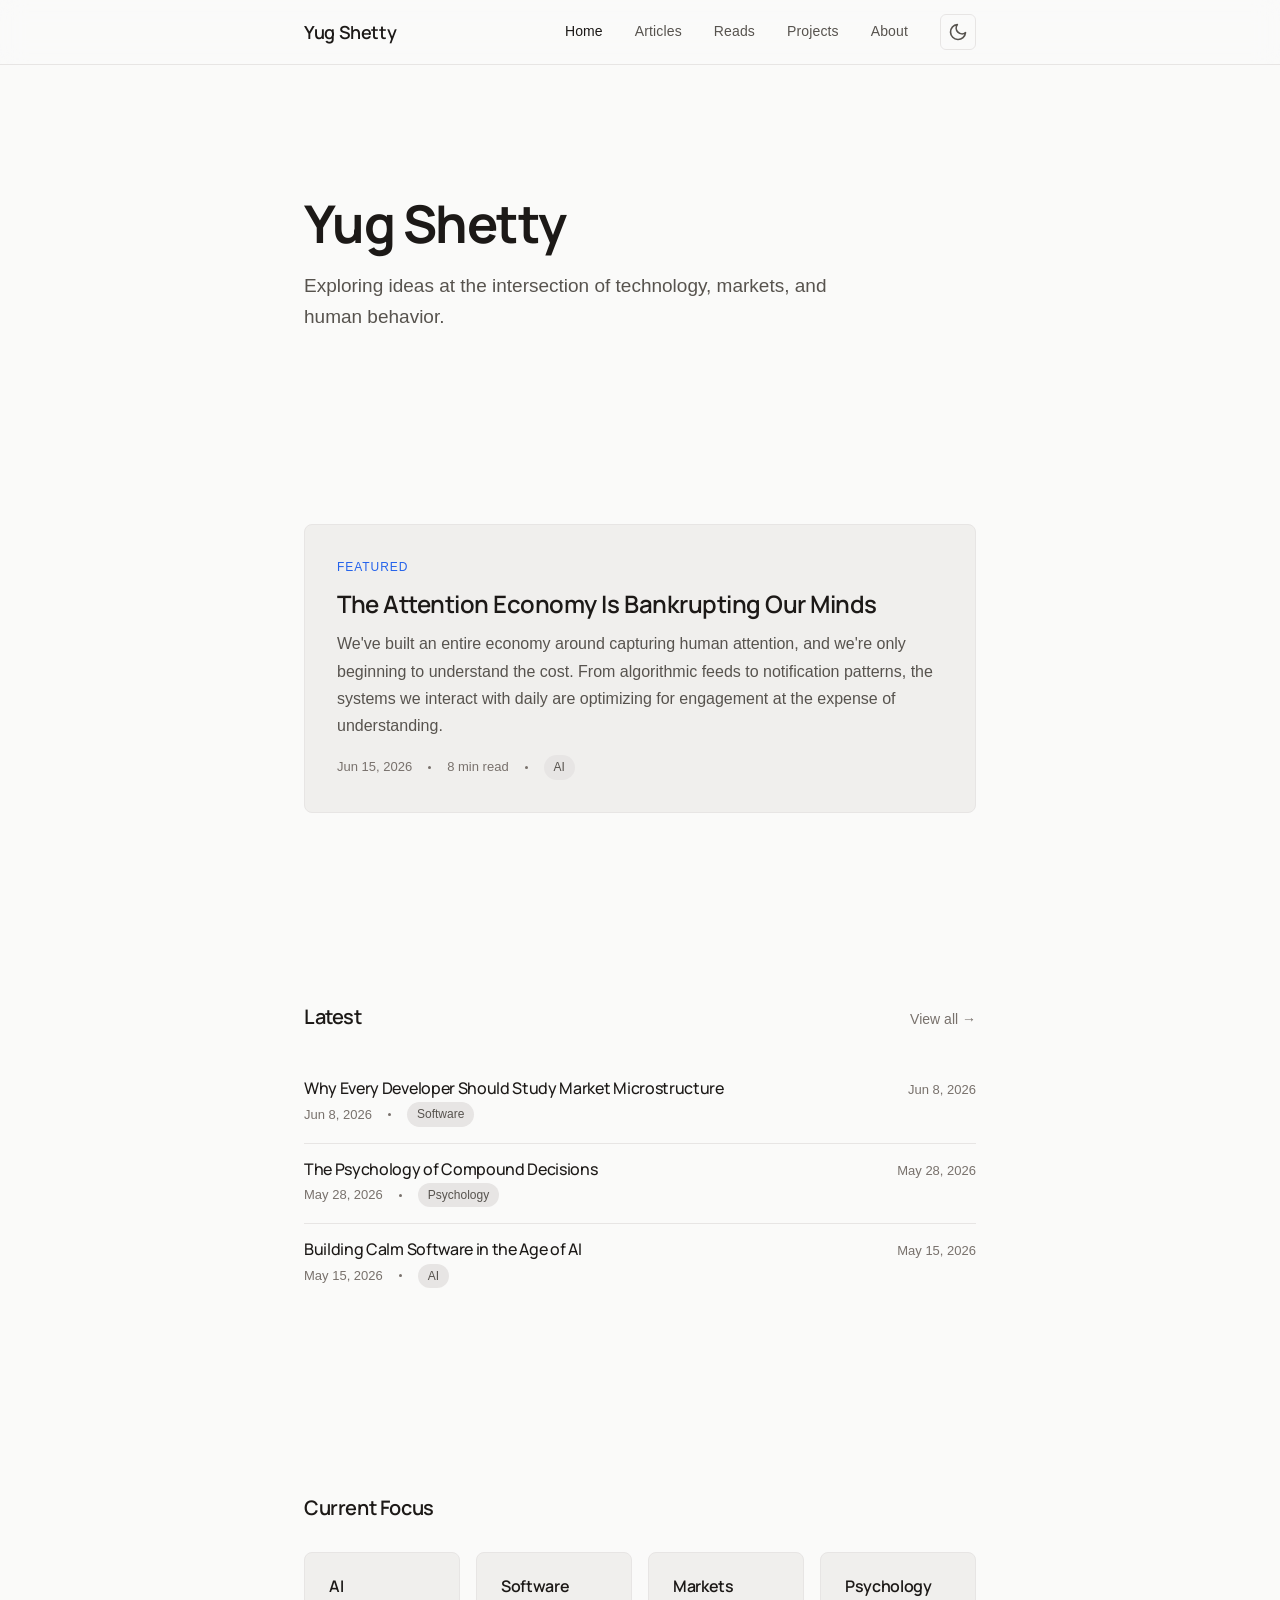
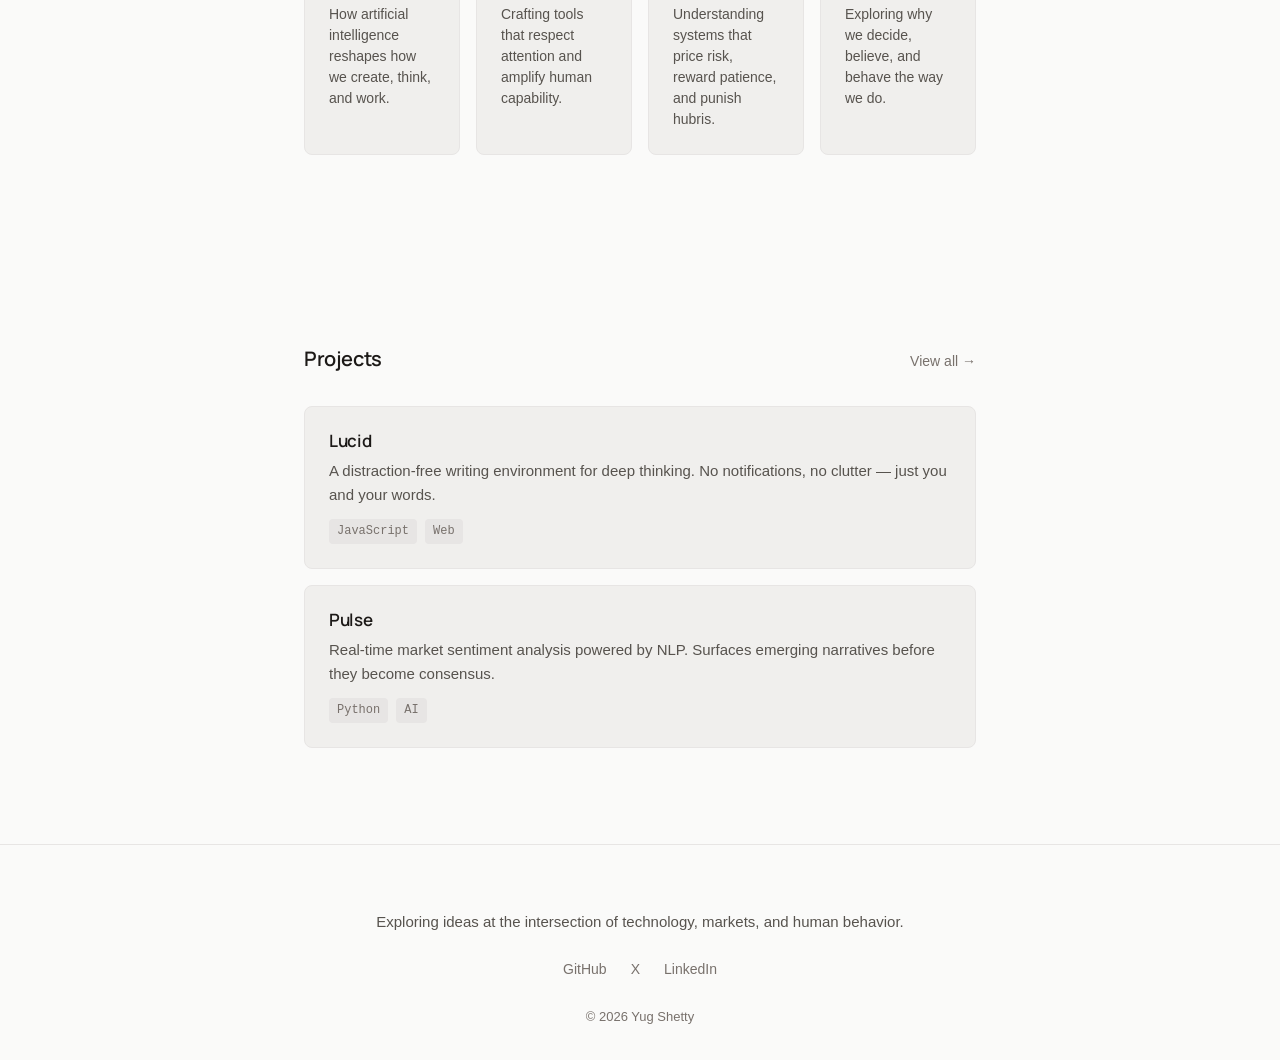
==== index.html @ ea90267e "initial project setup" ====
<!DOCTYPE html>
<html lang="en" data-theme="light">
<head>
    <meta charset="UTF-8">
    <meta name="viewport" content="width=device-width, initial-scale=1.0">
    <title>Yug Shetty — Exploring Ideas</title>
    <meta name="description" content="Thinker, writer, and software engineer exploring ideas at the intersection of technology, markets, and human behavior.">
    <script>
        (function(){
            var t = localStorage.getItem('yugshetty-theme');
            if (!t) t = window.matchMedia('(prefers-color-scheme: dark)').matches ? 'dark' : 'light';
            document.documentElement.setAttribute('data-theme', t);
        })();
    </script>
    <link rel="preconnect" href="https://fonts.googleapis.com">
    <link rel="preconnect" href="https://fonts.gstatic.com" crossorigin>
    <link href="https://fonts.googleapis.com/css2?family=Manrope:wght@500;600;700&display=swap" rel="stylesheet">
    <link href="https://api.fontshare.com/v2/css?f[]=satoshi@300,400,500&display=swap" rel="stylesheet">
    <link rel="stylesheet" href="css/style.css">
</head>
<body>
    <header class="site-header" id="site-header">
        <nav class="nav container">
            <a href="index.html" class="nav-logo">Yug Shetty</a>
            <button class="nav-toggle" id="nav-toggle" aria-label="Toggle navigation menu" aria-expanded="false">
                <span class="hamburger-line"></span>
                <span class="hamburger-line"></span>
                <span class="hamburger-line"></span>
            </button>
            <div class="nav-menu" id="nav-menu">
                <a href="index.html" class="nav-link">Home</a>
                <a href="articles.html" class="nav-link">Articles</a>
                <a href="reads.html" class="nav-link">Reads</a>
                <a href="projects.html" class="nav-link">Projects</a>
                <a href="about.html" class="nav-link">About</a>
                <button class="theme-toggle" id="theme-toggle" aria-label="Toggle theme">
                    <svg class="theme-icon icon-sun" xmlns="http://www.w3.org/2000/svg" width="20" height="20" viewBox="0 0 24 24" fill="none" stroke="currentColor" stroke-width="2" stroke-linecap="round" stroke-linejoin="round"><circle cx="12" cy="12" r="5"></circle><line x1="12" y1="1" x2="12" y2="3"></line><line x1="12" y1="21" x2="12" y2="23"></line><line x1="4.22" y1="4.22" x2="5.64" y2="5.64"></line><line x1="18.36" y1="18.36" x2="19.78" y2="19.78"></line><line x1="1" y1="12" x2="3" y2="12"></line><line x1="21" y1="12" x2="23" y2="12"></line><line x1="4.22" y1="19.78" x2="5.64" y2="18.36"></line><line x1="18.36" y1="5.64" x2="19.78" y2="4.22"></line></svg>
                    <svg class="theme-icon icon-moon" xmlns="http://www.w3.org/2000/svg" width="20" height="20" viewBox="0 0 24 24" fill="none" stroke="currentColor" stroke-width="2" stroke-linecap="round" stroke-linejoin="round"><path d="M21 12.79A9 9 0 1 1 11.21 3 7 7 0 0 0 21 12.79z"></path></svg>
                </button>
            </div>
        </nav>
    </header>

    <main>
        <section class="hero">
            <div class="container">
                <h1 class="hero-title">Yug Shetty</h1>
                <p class="hero-subtitle">Exploring ideas at the intersection of technology, markets, and human behavior.</p>
            </div>
        </section>

        <section class="section">
            <div class="container">
                <div class="featured-article">
                    <span class="featured-label">Featured</span>
                    <h2 class="article-title"><a href="#">The Attention Economy Is Bankrupting Our Minds</a></h2>
                    <p class="article-excerpt">We've built an entire economy around capturing human attention, and we're only beginning to understand the cost. From algorithmic feeds to notification patterns, the systems we interact with daily are optimizing for engagement at the expense of understanding.</p>
                    <div class="article-meta"><span>Jun 15, 2026</span><span class="separator"></span><span>8 min read</span><span class="separator"></span><span class="tag">AI</span></div>
                </div>
            </div>
        </section>

        <section class="section">
            <div class="container">
                <div class="section-header">
                    <h2 class="section-title">Latest</h2>
                    <a href="articles.html" class="section-link">View all →</a>
                </div>
                <div class="article-list">
                    <div class="article-item">
                        <div class="article-item-content">
                            <h3 class="article-title"><a href="#">Why Every Developer Should Study Market Microstructure</a></h3>
                            <div class="article-meta"><span>Jun 8, 2026</span><span class="separator"></span><span class="tag">Software</span></div>
                        </div>
                        <span class="article-date">Jun 8, 2026</span>
                    </div>
                    <div class="article-item">
                        <div class="article-item-content">
                            <h3 class="article-title"><a href="#">The Psychology of Compound Decisions</a></h3>
                            <div class="article-meta"><span>May 28, 2026</span><span class="separator"></span><span class="tag">Psychology</span></div>
                        </div>
                        <span class="article-date">May 28, 2026</span>
                    </div>
                    <div class="article-item">
                        <div class="article-item-content">
                            <h3 class="article-title"><a href="#">Building Calm Software in the Age of AI</a></h3>
                            <div class="article-meta"><span>May 15, 2026</span><span class="separator"></span><span class="tag">AI</span></div>
                        </div>
                        <span class="article-date">May 15, 2026</span>
                    </div>
                </div>
            </div>
        </section>

        <section class="section">
            <div class="container">
                <div class="section-header">
                    <h2 class="section-title">Current Focus</h2>
                </div>
                <div class="focus-grid">
                    <div class="focus-card">
                        <h3 class="focus-card-title">AI</h3>
                        <p class="focus-card-desc">How artificial intelligence reshapes how we create, think, and work.</p>
                    </div>
                    <div class="focus-card">
                        <h3 class="focus-card-title">Software</h3>
                        <p class="focus-card-desc">Crafting tools that respect attention and amplify human capability.</p>
                    </div>
                    <div class="focus-card">
                        <h3 class="focus-card-title">Markets</h3>
                        <p class="focus-card-desc">Understanding systems that price risk, reward patience, and punish hubris.</p>
                    </div>
                    <div class="focus-card">
                        <h3 class="focus-card-title">Psychology</h3>
                        <p class="focus-card-desc">Exploring why we decide, believe, and behave the way we do.</p>
                    </div>
                </div>
            </div>
        </section>

        <section class="section">
            <div class="container">
                <div class="section-header">
                    <h2 class="section-title">Projects</h2>
                    <a href="projects.html" class="section-link">View all →</a>
                </div>
                <div class="project-list">
                    <a href="#" class="project-card">
                        <h3 class="project-card-title">Lucid</h3>
                        <p class="project-card-desc">A distraction-free writing environment for deep thinking. No notifications, no clutter — just you and your words.</p>
                        <div class="project-tags">
                            <span class="project-tag">JavaScript</span>
                            <span class="project-tag">Web</span>
                        </div>
                    </a>
                    <a href="#" class="project-card">
                        <h3 class="project-card-title">Pulse</h3>
                        <p class="project-card-desc">Real-time market sentiment analysis powered by NLP. Surfaces emerging narratives before they become consensus.</p>
                        <div class="project-tags">
                            <span class="project-tag">Python</span>
                            <span class="project-tag">AI</span>
                        </div>
                    </a>
                </div>
            </div>
        </section>
    </main>

    <footer class="site-footer">
        <div class="container">
            <div class="footer-content">
                <p class="footer-tagline">Exploring ideas at the intersection of technology, markets, and human behavior.</p>
                <div class="footer-links">
                    <a href="https://github.com/yugshetty" target="_blank" rel="noopener noreferrer" class="footer-link">GitHub</a>
                    <a href="https://x.com/yugshetty" target="_blank" rel="noopener noreferrer" class="footer-link">X</a>
                    <a href="https://linkedin.com/in/yugshetty" target="_blank" rel="noopener noreferrer" class="footer-link">LinkedIn</a>
                </div>
                <p class="footer-copyright">&copy; 2026 Yug Shetty</p>
            </div>
        </div>
    </footer>
    <script src="js/main.js"></script>
</body>
</html>
---- css/style.css ----
/* ========================================
   yugshetty.com — Design System & Styles
   Phase 1 MVP
   ======================================== */

/* --- Reset --- */
*,
*::before,
*::after {
  margin: 0;
  padding: 0;
  box-sizing: border-box;
}

button {
  font: inherit;
  color: inherit;
  cursor: pointer;
  border: none;
  background: none;
}

ul,
ol {
  list-style: none;
}

a {
  text-decoration: none;
  color: inherit;
}

img {
  max-width: 100%;
  display: block;
}

/* --- Custom Properties — Light Mode (Default) --- */
:root {
  /* Colors */
  --bg-primary: #fafaf9;
  --bg-secondary: #f0efed;
  --bg-tertiary: #e7e5e4;
  --bg-primary-alpha: rgba(250, 250, 249, 0.85);
  --text-primary: #1c1917;
  --text-secondary: #57534e;
  --text-tertiary: #78716c;
  --accent: #2563eb;
  --accent-hover: #1d4ed8;
  --border: #e7e5e4;
  --border-subtle: #f0efed;

  /* Typography */
  --font-heading: "Manrope", sans-serif;
  --font-body: "Satoshi", sans-serif;
  --font-mono: "SF Mono", "Fira Code", "Roboto Mono", monospace;

  /* Spacing (8px grid) */
  --space-xs: 4px;
  --space-sm: 8px;
  --space-md: 12px;
  --space-base: 16px;
  --space-lg: 24px;
  --space-xl: 32px;
  --space-2xl: 48px;
  --space-3xl: 64px;
  --space-4xl: 96px;
  --space-5xl: 128px;

  /* Layout */
  --content-width: 680px;
  --site-width: 720px;

  /* Transitions */
  --transition-fast: 150ms ease;
  --transition-base: 200ms ease;
  --transition-slow: 300ms ease;

  /* Radius */
  --radius-sm: 4px;
  --radius-md: 6px;
  --radius-lg: 8px;
  --radius-full: 9999px;
}

/* --- Dark Mode --- */
[data-theme="dark"] {
  --bg-primary: #121212;
  --bg-secondary: #1a1a1a;
  --bg-tertiary: #232323;
  --bg-primary-alpha: rgba(18, 18, 18, 0.85);
  --text-primary: #ededed;
  --text-secondary: #a1a1a1;
  --text-tertiary: #6b6b6b;
  --accent: #60a5fa;
  --accent-hover: #93c5fd;
  --border: #2a2a2a;
  --border-subtle: #1f1f1f;
}

/* --- Base --- */
html {
  font-size: 16px;
  scroll-behavior: smooth;
  -webkit-text-size-adjust: 100%;
}

body {
  font-family: var(--font-body);
  font-weight: 400;
  line-height: 1.7;
  color: var(--text-primary);
  background-color: var(--bg-primary);
  transition: background-color var(--transition-slow),
    color var(--transition-slow);
  -webkit-font-smoothing: antialiased;
  -moz-osx-font-smoothing: grayscale;
  min-height: 100vh;
  display: flex;
  flex-direction: column;
}

main {
  flex: 1;
}

/* --- Typography --- */
h1,
h2,
h3,
h4,
h5,
h6 {
  font-family: var(--font-heading);
  line-height: 1.2;
  color: var(--text-primary);
  letter-spacing: -0.02em;
}

h1 {
  font-size: 2rem;
  font-weight: 700;
}
h2 {
  font-size: 1.5rem;
  font-weight: 600;
}
h3 {
  font-size: 1.25rem;
  font-weight: 600;
}
h4 {
  font-size: 1.125rem;
  font-weight: 500;
}

p {
  margin-bottom: var(--space-base);
}
p:last-child {
  margin-bottom: 0;
}

/* --- Layout --- */
.container {
  width: 100%;
  max-width: var(--site-width);
  margin: 0 auto;
  padding: 0 var(--space-lg);
}

.section {
  padding: var(--space-2xl) 0;
}

/* ========================================
   HEADER & NAVIGATION
   ======================================== */
.site-header {
  position: sticky;
  top: 0;
  z-index: 100;
  background-color: var(--bg-primary);
  border-bottom: 1px solid var(--border);
  transition: background-color var(--transition-slow),
    border-color var(--transition-slow);
}

@supports (backdrop-filter: blur(12px)) {
  .site-header {
    background-color: var(--bg-primary-alpha);
    backdrop-filter: blur(12px);
    -webkit-backdrop-filter: blur(12px);
  }
}

.nav {
  display: flex;
  align-items: center;
  justify-content: space-between;
  height: 64px;
}

.nav-logo {
  font-family: var(--font-heading);
  font-size: 1.125rem;
  font-weight: 600;
  color: var(--text-primary);
  letter-spacing: -0.02em;
  transition: color var(--transition-base);
}
.nav-logo:hover {
  color: var(--text-primary);
}

/* Hamburger toggle (mobile) */
.nav-toggle {
  display: none;
  flex-direction: column;
  justify-content: center;
  gap: 5px;
  padding: var(--space-sm);
  z-index: 110;
}

.hamburger-line {
  display: block;
  width: 20px;
  height: 2px;
  background-color: var(--text-primary);
  border-radius: 1px;
  transition: transform var(--transition-base), opacity var(--transition-base);
}

.nav-toggle[aria-expanded="true"] .hamburger-line:nth-child(1) {
  transform: translateY(7px) rotate(45deg);
}
.nav-toggle[aria-expanded="true"] .hamburger-line:nth-child(2) {
  opacity: 0;
}
.nav-toggle[aria-expanded="true"] .hamburger-line:nth-child(3) {
  transform: translateY(-7px) rotate(-45deg);
}

/* Nav menu */
.nav-menu {
  display: flex;
  align-items: center;
  gap: var(--space-xl);
}

.nav-link {
  font-family: var(--font-body);
  font-size: 0.875rem;
  font-weight: 400;
  color: var(--text-secondary);
  transition: color var(--transition-base);
  letter-spacing: 0.01em;
}
.nav-link:hover,
.nav-link.active {
  color: var(--text-primary);
}

/* Theme toggle button */
.theme-toggle {
  display: flex;
  align-items: center;
  justify-content: center;
  width: 36px;
  height: 36px;
  border: 1px solid var(--border);
  border-radius: var(--radius-md);
  color: var(--text-secondary);
  transition: color var(--transition-base),
    border-color var(--transition-base),
    background-color var(--transition-base);
}
.theme-toggle:hover {
  color: var(--text-primary);
  border-color: var(--text-tertiary);
  background-color: var(--bg-secondary);
}

/* Sun/Moon icon visibility */
.icon-sun {
  display: none;
}
.icon-moon {
  display: block;
}
[data-theme="dark"] .icon-sun {
  display: block;
}
[data-theme="dark"] .icon-moon {
  display: none;
}

/* ========================================
   HERO SECTION
   ======================================== */
.hero {
  padding: var(--space-4xl) 0 var(--space-3xl);
}

.hero-title {
  font-size: 2.5rem;
  font-weight: 700;
  margin-bottom: var(--space-base);
  letter-spacing: -0.03em;
}

.hero-subtitle {
  font-size: 1.125rem;
  font-weight: 300;
  color: var(--text-secondary);
  max-width: 540px;
  line-height: 1.6;
}

/* ========================================
   SECTION HEADERS
   ======================================== */
.section-header {
  display: flex;
  align-items: baseline;
  justify-content: space-between;
  margin-bottom: var(--space-xl);
}

.section-title {
  font-size: 1.25rem;
  font-weight: 600;
}

.section-link {
  font-size: 0.875rem;
  font-weight: 500;
  color: var(--text-tertiary);
  transition: color var(--transition-base);
}
.section-link:hover {
  color: var(--accent);
}

/* ========================================
   FEATURED ARTICLE
   ======================================== */
.featured-article {
  padding: var(--space-xl);
  background-color: var(--bg-secondary);
  border-radius: var(--radius-lg);
  border: 1px solid var(--border);
  transition: background-color var(--transition-slow),
    border-color var(--transition-slow);
}

.featured-label {
  font-family: var(--font-body);
  font-size: 0.75rem;
  font-weight: 500;
  text-transform: uppercase;
  letter-spacing: 0.08em;
  color: var(--accent);
  margin-bottom: var(--space-md);
  display: block;
}

.featured-article .article-title {
  font-size: 1.5rem;
  font-weight: 600;
  margin-bottom: var(--space-md);
  letter-spacing: -0.02em;
}

.featured-article .article-title a {
  color: var(--text-primary);
  transition: color var(--transition-base);
}
.featured-article .article-title a:hover {
  color: var(--accent);
}

.featured-article .article-excerpt {
  color: var(--text-secondary);
  font-size: 1rem;
  line-height: 1.7;
  margin-bottom: var(--space-base);
}

/* Article meta (date, read time, tag) */
.article-meta {
  display: flex;
  align-items: center;
  gap: var(--space-base);
  font-size: 0.8125rem;
  color: var(--text-tertiary);
  font-weight: 400;
}

.article-meta .separator {
  width: 3px;
  height: 3px;
  border-radius: 50%;
  background-color: var(--text-tertiary);
  display: inline-block;
  flex-shrink: 0;
}

/* ========================================
   ARTICLE LIST (homepage latest)
   ======================================== */
.article-list {
  display: flex;
  flex-direction: column;
}

.article-item {
  display: flex;
  align-items: baseline;
  justify-content: space-between;
  padding: var(--space-base) 0;
  border-bottom: 1px solid var(--border);
  gap: var(--space-base);
  transition: border-color var(--transition-slow);
}
.article-item:last-child {
  border-bottom: none;
}

.article-item-content {
  flex: 1;
  min-width: 0;
}

.article-item .article-title {
  font-family: var(--font-heading);
  font-size: 1rem;
  font-weight: 500;
  margin-bottom: var(--space-xs);
}

.article-item .article-title a {
  color: var(--text-primary);
  transition: color var(--transition-base);
}
.article-item .article-title a:hover {
  color: var(--accent);
}

.article-date {
  font-size: 0.8125rem;
  color: var(--text-tertiary);
  white-space: nowrap;
  font-variant-numeric: tabular-nums;
}

/* ========================================
   TAGS / PILLS
   ======================================== */
.tag {
  display: inline-block;
  font-size: 0.75rem;
  font-weight: 500;
  padding: 2px 10px;
  border-radius: var(--radius-full);
  background-color: var(--bg-tertiary);
  color: var(--text-secondary);
  transition: background-color var(--transition-slow),
    color var(--transition-slow);
}
.tag.active {
  background-color: var(--text-primary);
  color: var(--bg-primary);
}

/* ========================================
   FOCUS AREAS
   ======================================== */
.focus-grid {
  display: grid;
  grid-template-columns: repeat(4, 1fr);
  gap: var(--space-base);
}

.focus-card {
  padding: var(--space-lg);
  background-color: var(--bg-secondary);
  border: 1px solid var(--border);
  border-radius: var(--radius-lg);
  transition: background-color var(--transition-slow),
    border-color var(--transition-slow),
    transform var(--transition-base);
}
.focus-card:hover {
  transform: translateY(-2px);
  border-color: var(--text-tertiary);
}

.focus-card-title {
  font-family: var(--font-heading);
  font-size: 1rem;
  font-weight: 600;
  margin-bottom: var(--space-sm);
  color: var(--text-primary);
}

.focus-card-desc {
  font-size: 0.875rem;
  color: var(--text-secondary);
  line-height: 1.5;
}

/* ========================================
   PROJECT CARDS
   ======================================== */
.project-list {
  display: flex;
  flex-direction: column;
  gap: var(--space-base);
}

.project-card {
  display: block;
  padding: var(--space-lg);
  background-color: var(--bg-secondary);
  border: 1px solid var(--border);
  border-radius: var(--radius-lg);
  transition: background-color var(--transition-slow),
    border-color var(--transition-base),
    transform var(--transition-base);
}
.project-card:hover {
  border-color: var(--text-tertiary);
  transform: translateY(-2px);
}

.project-card-title {
  font-family: var(--font-heading);
  font-size: 1.0625rem;
  font-weight: 600;
  color: var(--text-primary);
  margin-bottom: var(--space-sm);
}

.project-card-desc {
  font-size: 0.9375rem;
  color: var(--text-secondary);
  line-height: 1.6;
  margin-bottom: var(--space-md);
}

.project-tags {
  display: flex;
  flex-wrap: wrap;
  gap: var(--space-sm);
}

.project-tag {
  font-size: 0.75rem;
  font-weight: 400;
  padding: 2px 8px;
  border-radius: var(--radius-sm);
  background-color: var(--bg-tertiary);
  color: var(--text-tertiary);
  font-family: var(--font-mono);
  transition: background-color var(--transition-slow),
    color var(--transition-slow);
}

/* ========================================
   FOOTER
   ======================================== */
.site-footer {
  padding: var(--space-3xl) 0 var(--space-xl);
  border-top: 1px solid var(--border);
  transition: border-color var(--transition-slow);
}

.footer-content {
  text-align: center;
}

.footer-tagline {
  font-size: 0.9375rem;
  color: var(--text-secondary);
  margin-bottom: var(--space-lg);
  font-weight: 300;
}

.footer-links {
  display: flex;
  justify-content: center;
  gap: var(--space-lg);
  margin-bottom: var(--space-lg);
}

.footer-link {
  font-size: 0.875rem;
  font-weight: 400;
  color: var(--text-tertiary);
  transition: color var(--transition-base);
}
.footer-link:hover {
  color: var(--text-primary);
}

.footer-copyright {
  font-size: 0.8125rem;
  color: var(--text-tertiary);
}

/* ========================================
   PAGE HEADER (inner pages)
   ======================================== */
.page-header {
  padding: var(--space-3xl) 0 var(--space-xl);
}

.page-title {
  font-size: 2rem;
  font-weight: 700;
  margin-bottom: var(--space-md);
  letter-spacing: -0.03em;
}

.page-subtitle {
  font-size: 1.0625rem;
  color: var(--text-secondary);
  font-weight: 300;
  line-height: 1.6;
}

/* ========================================
   FILTER TAGS (Articles page)
   ======================================== */
.filter-tags {
  display: flex;
  flex-wrap: wrap;
  gap: var(--space-sm);
  margin-bottom: var(--space-xl);
}

.filter-tag {
  font-family: var(--font-body);
  font-size: 0.8125rem;
  font-weight: 500;
  padding: 6px 16px;
  border-radius: var(--radius-full);
  background-color: var(--bg-secondary);
  color: var(--text-secondary);
  border: 1px solid var(--border);
  transition: all var(--transition-base);
}
.filter-tag:hover {
  border-color: var(--text-tertiary);
  color: var(--text-primary);
}
.filter-tag.active {
  background-color: var(--text-primary);
  color: var(--bg-primary);
  border-color: var(--text-primary);
}

/* ========================================
   ARTICLES PAGE — full listing
   ======================================== */
.articles-list {
  display: flex;
  flex-direction: column;
}

.articles-list .article-item {
  flex-direction: column;
  align-items: flex-start;
  padding: var(--space-lg) 0;
  gap: var(--space-sm);
}

.articles-list .article-title {
  font-family: var(--font-heading);
  font-size: 1.125rem;
  font-weight: 500;
  margin-bottom: var(--space-xs);
}

.articles-list .article-excerpt {
  font-size: 0.9375rem;
  color: var(--text-secondary);
  line-height: 1.6;
  margin-bottom: var(--space-sm);
}

/* ========================================
   READS PAGE
   ======================================== */
.reads-list {
  display: flex;
  flex-direction: column;
}

.read-item {
  padding: var(--space-lg) 0;
  border-bottom: 1px solid var(--border);
  transition: border-color var(--transition-slow);
}
.read-item:last-child {
  border-bottom: none;
}

.read-title {
  font-family: var(--font-heading);
  font-size: 1.0625rem;
  font-weight: 500;
  color: var(--text-primary);
  margin-bottom: var(--space-xs);
}

.read-author {
  font-size: 0.875rem;
  color: var(--text-tertiary);
  margin-bottom: var(--space-sm);
}

.read-note {
  font-size: 0.9375rem;
  color: var(--text-secondary);
  line-height: 1.6;
  font-style: italic;
}

.read-tags {
  display: flex;
  gap: var(--space-sm);
  margin-top: var(--space-md);
}

/* ========================================
   ABOUT PAGE
   ======================================== */
.about-content {
  max-width: var(--content-width);
}

.about-content p {
  font-size: 1.0625rem;
  line-height: 1.8;
  color: var(--text-secondary);
  margin-bottom: var(--space-lg);
}

.about-content p:first-of-type {
  color: var(--text-primary);
  font-size: 1.125rem;
}

.about-section {
  margin-bottom: var(--space-2xl);
}

.about-section-title {
  font-family: var(--font-heading);
  font-size: 1.125rem;
  font-weight: 600;
  margin-bottom: var(--space-base);
  color: var(--text-primary);
}

.connect-links {
  display: flex;
  flex-direction: column;
  gap: var(--space-md);
}

.connect-link {
  display: inline-flex;
  align-items: center;
  gap: var(--space-sm);
  font-size: 0.9375rem;
  color: var(--text-secondary);
  transition: color var(--transition-base);
}
.connect-link:hover {
  color: var(--accent);
}

.connect-link-label {
  color: var(--text-tertiary);
  font-size: 0.8125rem;
  min-width: 80px;
}

/* ========================================
   PROJECTS PAGE
   ======================================== */
.projects-grid {
  display: flex;
  flex-direction: column;
  gap: var(--space-base);
}

/* ========================================
   RESPONSIVE — Tablet (≥ 640px)
   ======================================== */
@media (min-width: 640px) {
  .section {
    padding: var(--space-3xl) 0;
  }

  .hero {
    padding: var(--space-5xl) 0 var(--space-3xl);
  }
  .hero-title {
    font-size: 3rem;
  }
  .hero-subtitle {
    font-size: 1.1875rem;
  }

  h1 {
    font-size: 2.25rem;
  }

  .page-header {
    padding: var(--space-4xl) 0 var(--space-xl);
  }

  .focus-grid {
    grid-template-columns: repeat(2, 1fr);
  }
}

/* ========================================
   RESPONSIVE — Desktop (≥ 1024px)
   ======================================== */
@media (min-width: 1024px) {
  .section {
    padding: var(--space-4xl) 0;
  }

  .hero {
    padding: var(--space-5xl) 0 var(--space-4xl);
  }
  .hero-title {
    font-size: 3.25rem;
  }

  .focus-grid {
    grid-template-columns: repeat(4, 1fr);
  }
}

/* ========================================
   RESPONSIVE — Mobile (< 640px)
   ======================================== */
@media (max-width: 639px) {
  .container {
    padding: 0 var(--space-base);
  }

  /* Mobile hamburger nav */
  .nav-toggle {
    display: flex;
  }

  .nav-menu {
    display: none;
    position: absolute;
    top: 64px;
    left: 0;
    right: 0;
    flex-direction: column;
    background-color: var(--bg-primary);
    border-bottom: 1px solid var(--border);
    padding: var(--space-base) var(--space-base) var(--space-lg);
    gap: var(--space-xs);
    transition: background-color var(--transition-slow),
      border-color var(--transition-slow);
  }

  .nav-menu.is-open {
    display: flex;
  }

  .nav-link {
    padding: var(--space-sm) 0;
    font-size: 1rem;
  }

  .theme-toggle {
    align-self: flex-start;
    margin-top: var(--space-sm);
  }

  /* Mobile hero */
  .hero {
    padding: var(--space-2xl) 0;
  }
  .hero-title {
    font-size: 2rem;
  }
  .hero-subtitle {
    font-size: 1rem;
  }

  /* Mobile section headers */
  .section-header {
    flex-direction: column;
    gap: var(--space-sm);
  }

  /* Mobile featured article */
  .featured-article {
    padding: var(--space-base);
  }
  .featured-article .article-title {
    font-size: 1.25rem;
  }

  /* Mobile article items */
  .article-item {
    flex-direction: column;
    align-items: flex-start;
    gap: var(--space-xs);
  }

  /* Mobile focus grid */
  .focus-grid {
    grid-template-columns: repeat(2, 1fr);
    gap: var(--space-sm);
  }
  .focus-card {
    padding: var(--space-base);
  }

  /* Mobile page headers */
  .page-header {
    padding: var(--space-2xl) 0 var(--space-base);
  }
  .page-title {
    font-size: 1.75rem;
  }
}

/* ========================================
   ACCESSIBILITY
   ======================================== */
@media (prefers-reduced-motion: reduce) {
  *,
  *::before,
  *::after {
    transition-duration: 0.01ms !important;
    animation-duration: 0.01ms !important;
  }
}

:focus-visible {
  outline: 2px solid var(--accent);
  outline-offset: 2px;
}

/* Screen reader only */
.sr-only {
  position: absolute;
  width: 1px;
  height: 1px;
  padding: 0;
  margin: -1px;
  overflow: hidden;
  clip: rect(0, 0, 0, 0);
  white-space: nowrap;
  border: 0;
}
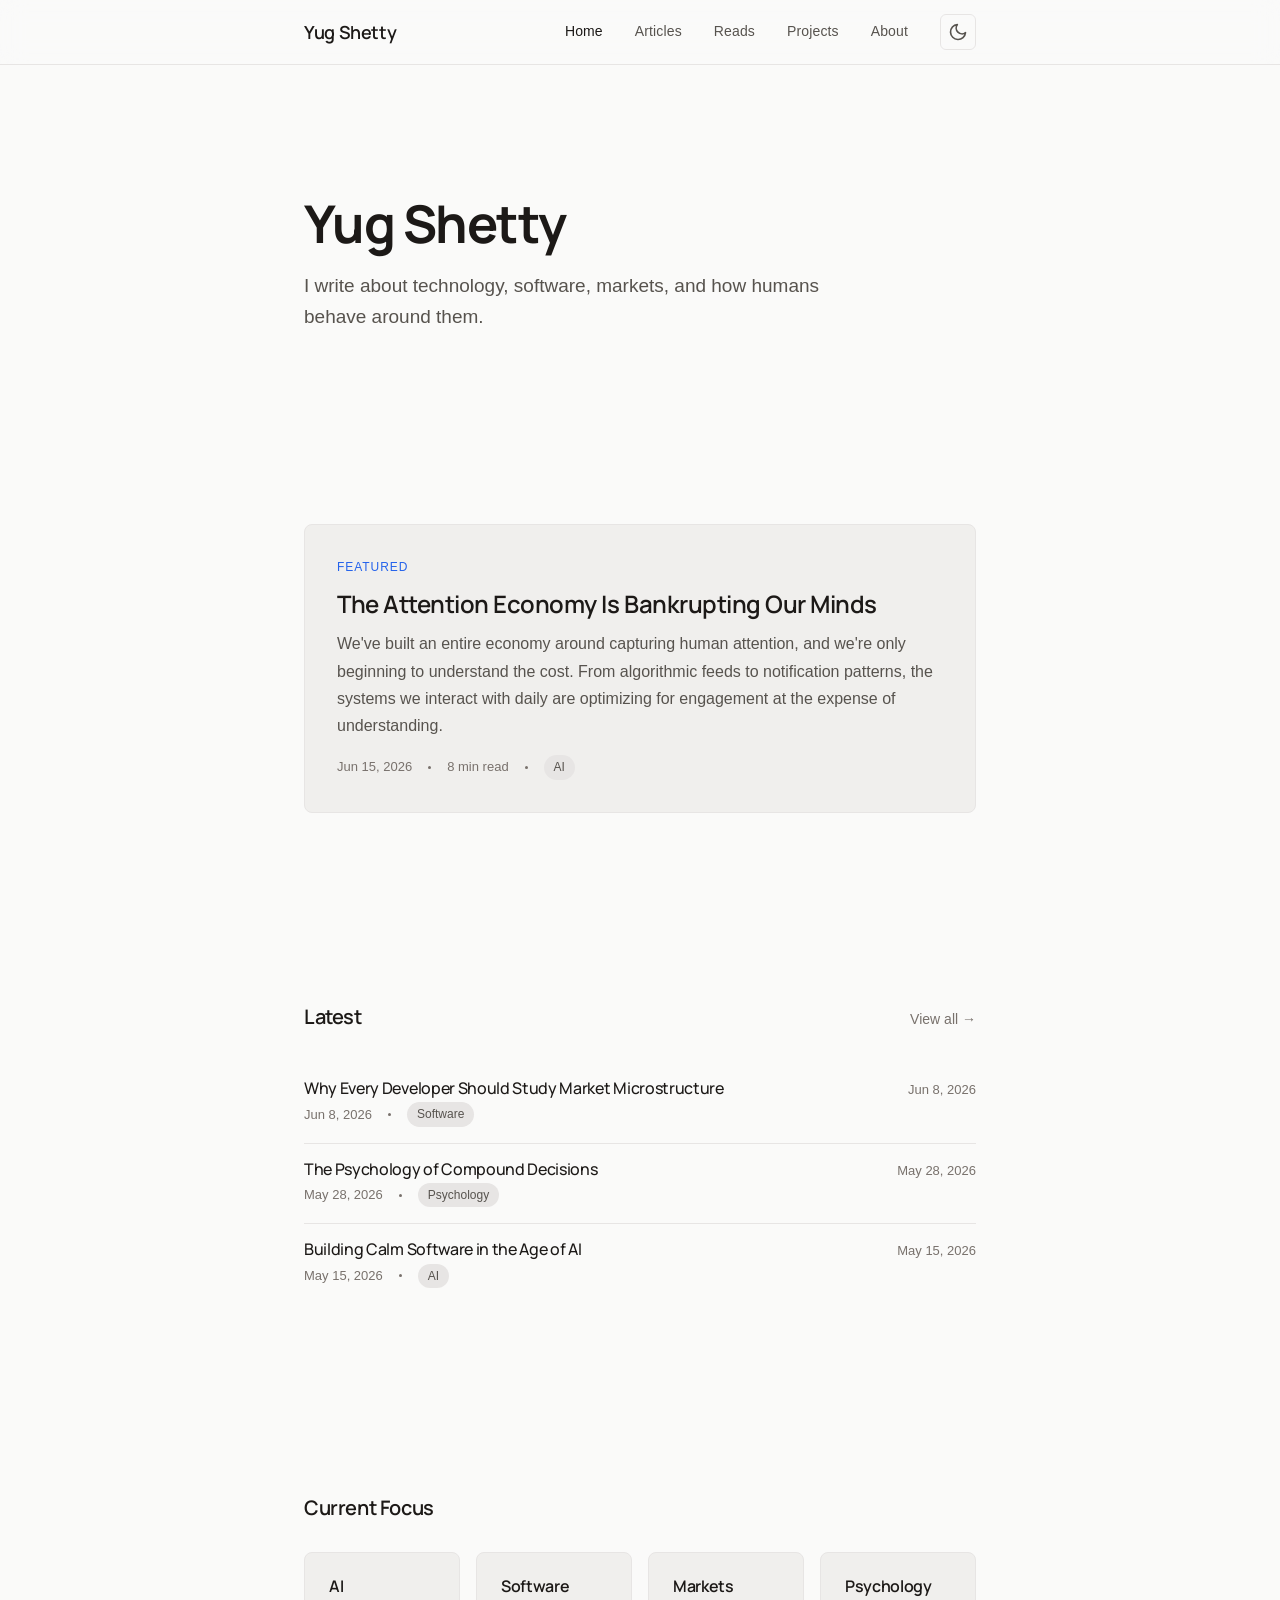
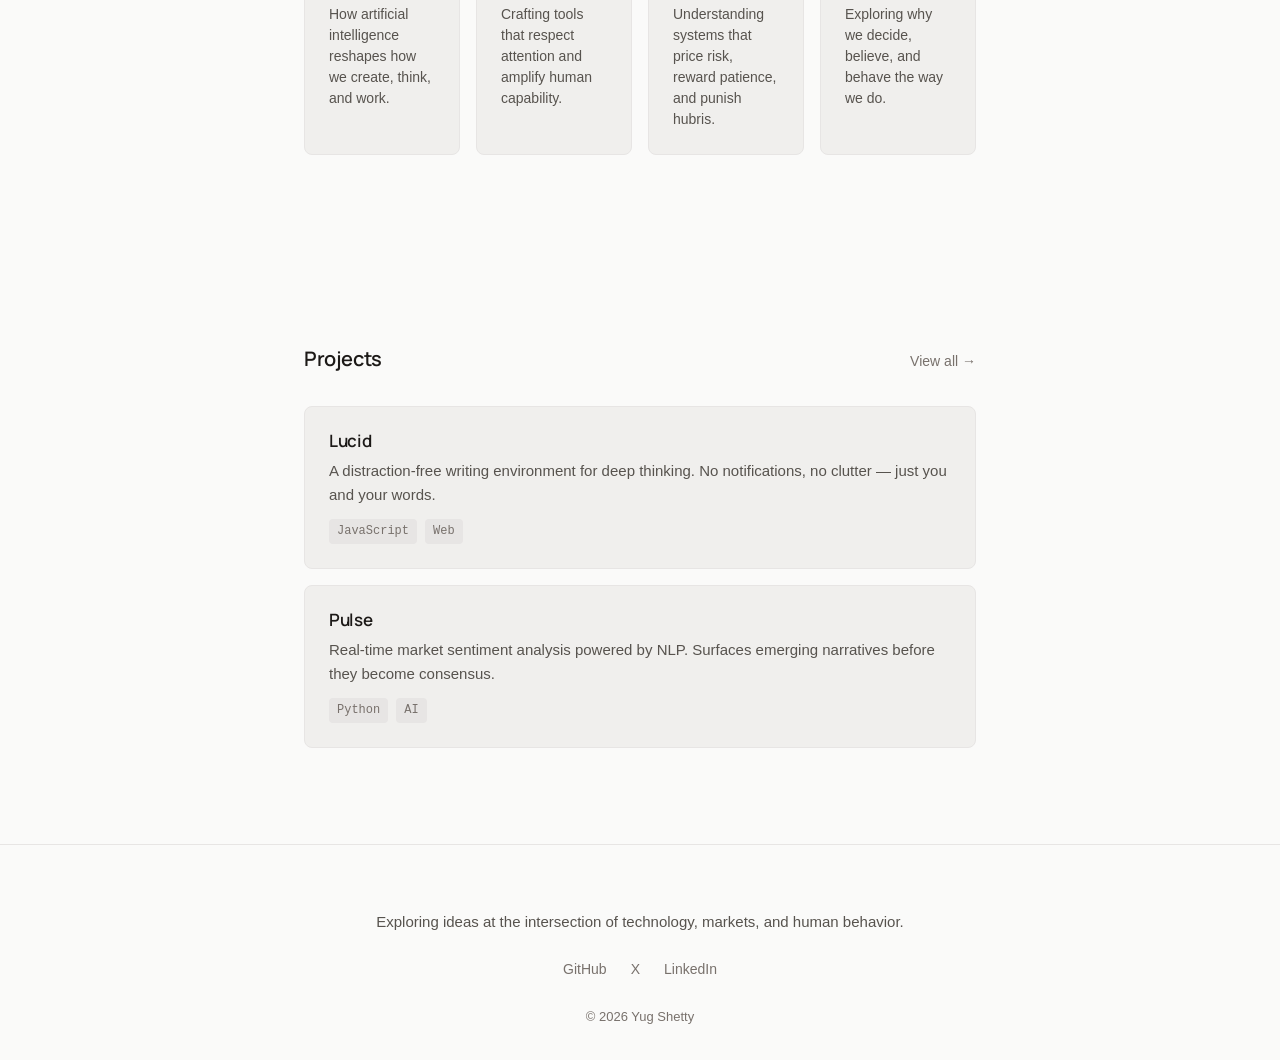
==== commit 0b4f3f73: "Update site header" ====
--- a/index.html
+++ b/index.html
@@ -45,7 +45,7 @@
         <section class="hero">
             <div class="container">
                 <h1 class="hero-title">Yug Shetty</h1>
-                <p class="hero-subtitle">Exploring ideas at the intersection of technology, markets, and human behavior.</p>
+                <p class="hero-subtitle">I write about technology, software, markets, and how humans behave around them.</p>
             </div>
         </section>
 
@@ -53,7 +53,7 @@
             <div class="container">
                 <div class="featured-article">
                     <span class="featured-label">Featured</span>
-                    <h2 class="article-title"><a href="#">The Attention Economy Is Bankrupting Our Minds</a></h2>
+                    <h2 class="article-title"><a href="attention-economy.html">The Attention Economy Is Bankrupting Our Minds</a></h2>
                     <p class="article-excerpt">We've built an entire economy around capturing human attention, and we're only beginning to understand the cost. From algorithmic feeds to notification patterns, the systems we interact with daily are optimizing for engagement at the expense of understanding.</p>
                     <div class="article-meta"><span>Jun 15, 2026</span><span class="separator"></span><span>8 min read</span><span class="separator"></span><span class="tag">AI</span></div>
                 </div>
@@ -151,8 +151,8 @@
             <div class="footer-content">
                 <p class="footer-tagline">Exploring ideas at the intersection of technology, markets, and human behavior.</p>
                 <div class="footer-links">
-                    <a href="https://github.com/yugshetty" target="_blank" rel="noopener noreferrer" class="footer-link">GitHub</a>
-                    <a href="https://x.com/yugshetty" target="_blank" rel="noopener noreferrer" class="footer-link">X</a>
+                    <a href="https://github.com/YugShettyDev" target="_blank" rel="noopener noreferrer" class="footer-link">GitHub</a>
+                    <a href="https://x.com/yug_shetty" target="_blank" rel="noopener noreferrer" class="footer-link">X</a>
                     <a href="https://linkedin.com/in/yugshetty" target="_blank" rel="noopener noreferrer" class="footer-link">LinkedIn</a>
                 </div>
                 <p class="footer-copyright">&copy; 2026 Yug Shetty</p>
--- a/css/style.css
+++ b/css/style.css
@@ -971,3 +971,71 @@
   white-space: nowrap;
   border: 0;
 }
+
+/* ========================================
+   ARTICLE PAGE
+   ======================================== */
+
+.article-container {
+  max-width: var(--content-width);
+  margin: 0 auto;
+}
+
+.back-link {
+  display: inline-block;
+  margin-bottom: var(--space-xl);
+  color: var(--text-secondary);
+  transition: color var(--transition-base);
+}
+
+.back-link:hover {
+  color: var(--accent);
+}
+
+.subtitle {
+  font-size: 1.125rem;
+  line-height: 1.8;
+  color: var(--text-secondary);
+  margin-bottom: var(--space-2xl);
+}
+
+.article-content {
+  font-size: 1.0625rem;
+  line-height: 1.9;
+}
+
+.article-content h1 {
+  margin-bottom: var(--space-lg);
+  letter-spacing: -0.03em;
+}
+
+.article-content h2 {
+  margin-top: var(--space-3xl);
+  margin-bottom: var(--space-base);
+}
+
+.article-content p {
+  color: var(--text-secondary);
+  margin-bottom: var(--space-lg);
+}
+
+.article-content p:first-of-type {
+  color: var(--text-primary);
+}
+
+.article-content ul {
+  margin: var(--space-lg) 0;
+  padding-left: 1.5rem;
+}
+
+.article-content li {
+  margin-bottom: var(--space-sm);
+  color: var(--text-secondary);
+}
+
+.article-content hr {
+  border: none;
+  height: 1px;
+  background-color: var(--border);
+  margin: var(--space-3xl) 0;
+}
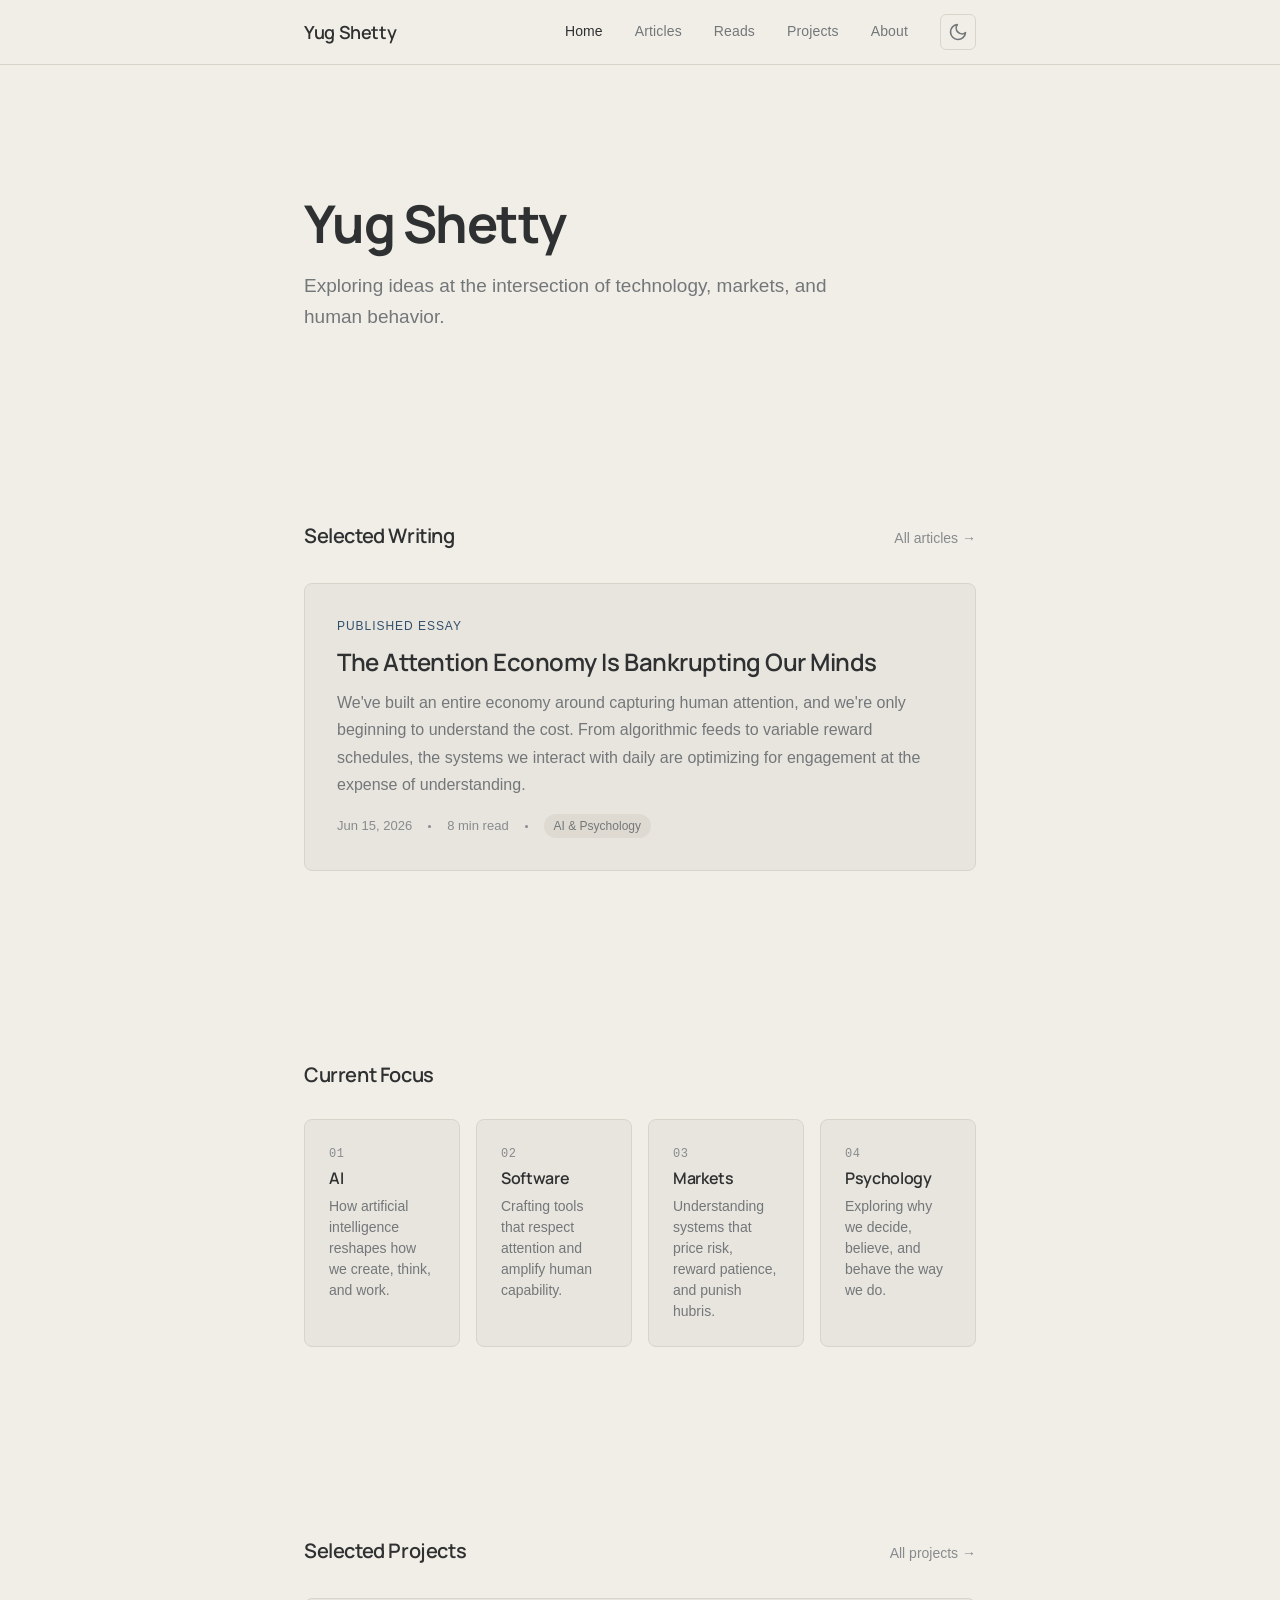
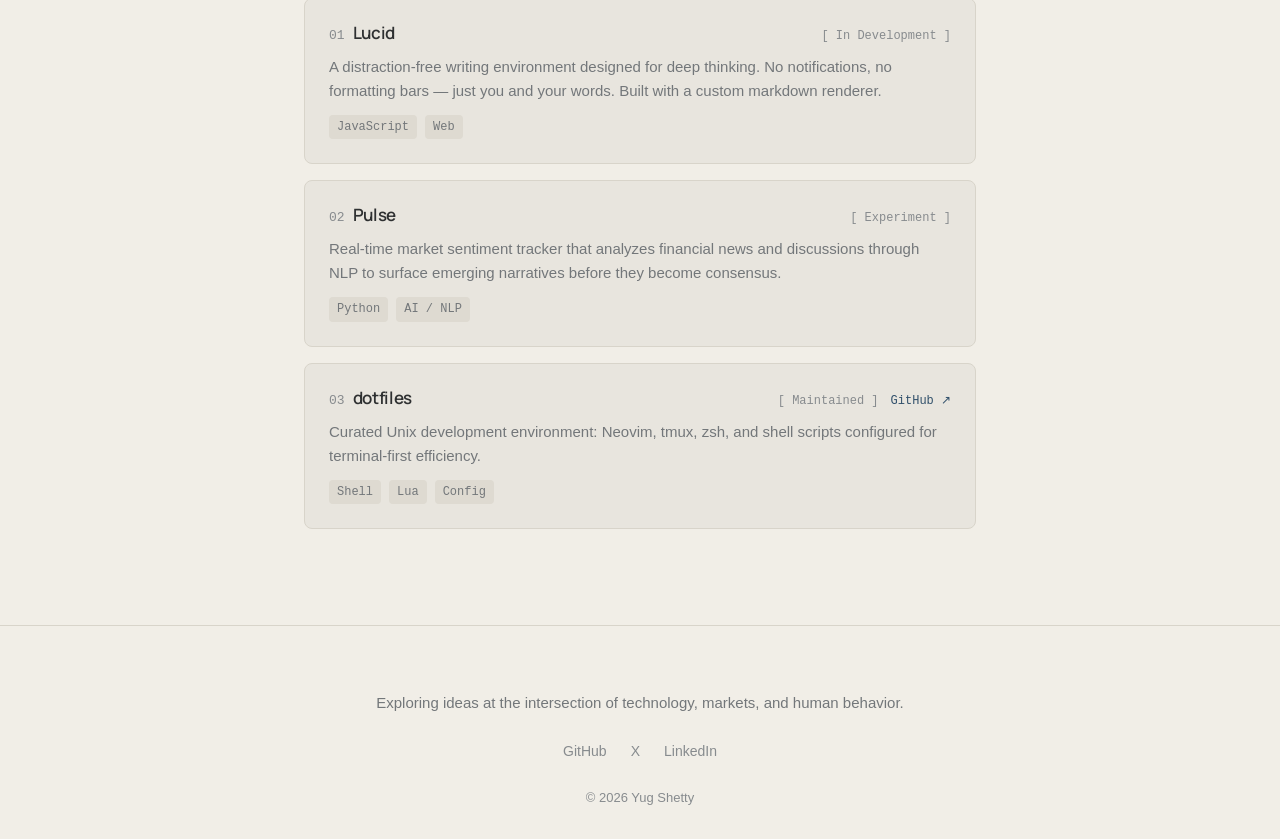
==== commit a31ce747: "WEBsite makeover v2" ====
--- a/index.html
+++ b/index.html
@@ -45,49 +45,21 @@
         <section class="hero">
             <div class="container">
                 <h1 class="hero-title">Yug Shetty</h1>
-                <p class="hero-subtitle">I write about technology, software, markets, and how humans behave around them.</p>
-            </div>
-        </section>
-
-        <section class="section">
-            <div class="container">
-                <div class="featured-article">
-                    <span class="featured-label">Featured</span>
-                    <h2 class="article-title"><a href="attention-economy.html">The Attention Economy Is Bankrupting Our Minds</a></h2>
-                    <p class="article-excerpt">We've built an entire economy around capturing human attention, and we're only beginning to understand the cost. From algorithmic feeds to notification patterns, the systems we interact with daily are optimizing for engagement at the expense of understanding.</p>
-                    <div class="article-meta"><span>Jun 15, 2026</span><span class="separator"></span><span>8 min read</span><span class="separator"></span><span class="tag">AI</span></div>
-                </div>
+                <p class="hero-subtitle">Exploring ideas at the intersection of technology, markets, and human behavior.</p>
             </div>
         </section>
 
         <section class="section">
             <div class="container">
                 <div class="section-header">
-                    <h2 class="section-title">Latest</h2>
-                    <a href="articles.html" class="section-link">View all →</a>
+                    <h2 class="section-title">Selected Writing</h2>
+                    <a href="articles.html" class="section-link">All articles →</a>
                 </div>
-                <div class="article-list">
-                    <div class="article-item">
-                        <div class="article-item-content">
-                            <h3 class="article-title"><a href="#">Why Every Developer Should Study Market Microstructure</a></h3>
-                            <div class="article-meta"><span>Jun 8, 2026</span><span class="separator"></span><span class="tag">Software</span></div>
-                        </div>
-                        <span class="article-date">Jun 8, 2026</span>
-                    </div>
-                    <div class="article-item">
-                        <div class="article-item-content">
-                            <h3 class="article-title"><a href="#">The Psychology of Compound Decisions</a></h3>
-                            <div class="article-meta"><span>May 28, 2026</span><span class="separator"></span><span class="tag">Psychology</span></div>
-                        </div>
-                        <span class="article-date">May 28, 2026</span>
-                    </div>
-                    <div class="article-item">
-                        <div class="article-item-content">
-                            <h3 class="article-title"><a href="#">Building Calm Software in the Age of AI</a></h3>
-                            <div class="article-meta"><span>May 15, 2026</span><span class="separator"></span><span class="tag">AI</span></div>
-                        </div>
-                        <span class="article-date">May 15, 2026</span>
-                    </div>
+                <div class="featured-article">
+                    <span class="featured-label">Published Essay</span>
+                    <h3 class="article-title"><a href="attention-economy.html">The Attention Economy Is Bankrupting Our Minds</a></h3>
+                    <p class="article-excerpt">We've built an entire economy around capturing human attention, and we're only beginning to understand the cost. From algorithmic feeds to variable reward schedules, the systems we interact with daily are optimizing for engagement at the expense of understanding.</p>
+                    <div class="article-meta"><span>Jun 15, 2026</span><span class="separator"></span><span>8 min read</span><span class="separator"></span><span class="tag">AI &amp; Psychology</span></div>
                 </div>
             </div>
         </section>
@@ -99,18 +71,22 @@
                 </div>
                 <div class="focus-grid">
                     <div class="focus-card">
+                        <div class="focus-card-index">01</div>
                         <h3 class="focus-card-title">AI</h3>
                         <p class="focus-card-desc">How artificial intelligence reshapes how we create, think, and work.</p>
                     </div>
                     <div class="focus-card">
+                        <div class="focus-card-index">02</div>
                         <h3 class="focus-card-title">Software</h3>
                         <p class="focus-card-desc">Crafting tools that respect attention and amplify human capability.</p>
                     </div>
                     <div class="focus-card">
+                        <div class="focus-card-index">03</div>
                         <h3 class="focus-card-title">Markets</h3>
                         <p class="focus-card-desc">Understanding systems that price risk, reward patience, and punish hubris.</p>
                     </div>
                     <div class="focus-card">
+                        <div class="focus-card-index">04</div>
                         <h3 class="focus-card-title">Psychology</h3>
                         <p class="focus-card-desc">Exploring why we decide, believe, and behave the way we do.</p>
                     </div>
@@ -121,26 +97,56 @@
         <section class="section">
             <div class="container">
                 <div class="section-header">
-                    <h2 class="section-title">Projects</h2>
-                    <a href="projects.html" class="section-link">View all →</a>
+                    <h2 class="section-title">Selected Projects</h2>
+                    <a href="projects.html" class="section-link">All projects →</a>
                 </div>
                 <div class="project-list">
-                    <a href="#" class="project-card">
-                        <h3 class="project-card-title">Lucid</h3>
-                        <p class="project-card-desc">A distraction-free writing environment for deep thinking. No notifications, no clutter — just you and your words.</p>
+                    <div class="project-card">
+                        <div class="project-card-header">
+                            <div class="project-card-title-group">
+                                <span class="project-card-index">01</span>
+                                <h3 class="project-card-title">Lucid</h3>
+                            </div>
+                            <span class="project-status">[ In Development ]</span>
+                        </div>
+                        <p class="project-card-desc">A distraction-free writing environment designed for deep thinking. No notifications, no formatting bars — just you and your words. Built with a custom markdown renderer.</p>
                         <div class="project-tags">
                             <span class="project-tag">JavaScript</span>
                             <span class="project-tag">Web</span>
                         </div>
-                    </a>
-                    <a href="#" class="project-card">
-                        <h3 class="project-card-title">Pulse</h3>
-                        <p class="project-card-desc">Real-time market sentiment analysis powered by NLP. Surfaces emerging narratives before they become consensus.</p>
+                    </div>
+                    <div class="project-card">
+                        <div class="project-card-header">
+                            <div class="project-card-title-group">
+                                <span class="project-card-index">02</span>
+                                <h3 class="project-card-title">Pulse</h3>
+                            </div>
+                            <span class="project-status">[ Experiment ]</span>
+                        </div>
+                        <p class="project-card-desc">Real-time market sentiment tracker that analyzes financial news and discussions through NLP to surface emerging narratives before they become consensus.</p>
                         <div class="project-tags">
                             <span class="project-tag">Python</span>
-                            <span class="project-tag">AI</span>
+                            <span class="project-tag">AI / NLP</span>
                         </div>
-                    </a>
+                    </div>
+                    <div class="project-card">
+                        <div class="project-card-header">
+                            <div class="project-card-title-group">
+                                <span class="project-card-index">03</span>
+                                <h3 class="project-card-title">dotfiles</h3>
+                            </div>
+                            <div class="project-card-meta">
+                                <span class="project-status">[ Maintained ]</span>
+                                <a href="https://github.com/YugShettyDev" target="_blank" rel="noopener noreferrer" class="project-link-btn">GitHub ↗</a>
+                            </div>
+                        </div>
+                        <p class="project-card-desc">Curated Unix development environment: Neovim, tmux, zsh, and shell scripts configured for terminal-first efficiency.</p>
+                        <div class="project-tags">
+                            <span class="project-tag">Shell</span>
+                            <span class="project-tag">Lua</span>
+                            <span class="project-tag">Config</span>
+                        </div>
+                    </div>
                 </div>
             </div>
         </section>
--- a/css/style.css
+++ b/css/style.css
@@ -35,20 +35,38 @@
   display: block;
 }
 
-/* --- Custom Properties — Light Mode (Default) --- */
+/* --- Custom Properties — Light Mode (Default: Paper & Iron) --- */
 :root {
-  /* Colors */
-  --bg-primary: #fafaf9;
-  --bg-secondary: #f0efed;
-  --bg-tertiary: #e7e5e4;
-  --bg-primary-alpha: rgba(250, 250, 249, 0.85);
-  --text-primary: #1c1917;
-  --text-secondary: #57534e;
-  --text-tertiary: #78716c;
-  --accent: #2563eb;
-  --accent-hover: #1d4ed8;
-  --border: #e7e5e4;
-  --border-subtle: #f0efed;
+  /* Primitive Color Tokens */
+  --color-paper: #F1EEE7;
+  --color-iron: #2E3031;
+  --color-concrete: #73777A;
+  --color-cobalt-ink: #31506B;
+  --color-indigo-dye: #3E5268;
+  --color-mulberry: #684A5B;
+  --color-moss: #596653;
+  --color-ochre-paper: #9A7950;
+  --color-vermilion: #9A4B42;
+
+  /* Semantic Tokens — Light Mode */
+  --bg-primary: var(--color-paper);
+  --bg-secondary: #E8E5DE;
+  --bg-tertiary: #DEDAD1;
+  --bg-primary-alpha: rgba(241, 238, 231, 0.85);
+  --text-primary: var(--color-iron);
+  --text-secondary: var(--color-concrete);
+  --text-tertiary: #878B8E;
+  --accent: var(--color-cobalt-ink);
+  --accent-hover: var(--color-indigo-dye);
+  --border: #D8D4CA;
+  --border-subtle: #E4E0D7;
+
+  /* Semantic Accent Roles */
+  --accent-secondary: var(--color-indigo-dye);
+  --accent-mulberry: var(--color-mulberry);
+  --accent-moss: var(--color-moss);
+  --accent-ochre: var(--color-ochre-paper);
+  --accent-warning: var(--color-vermilion);
 
   /* Typography */
   --font-heading: "Manrope", sans-serif;
@@ -83,19 +101,36 @@
   --radius-full: 9999px;
 }
 
-/* --- Dark Mode --- */
+/* --- Dark Mode (Iron & Paper) --- */
 [data-theme="dark"] {
-  --bg-primary: #121212;
-  --bg-secondary: #1a1a1a;
-  --bg-tertiary: #232323;
-  --bg-primary-alpha: rgba(18, 18, 18, 0.85);
-  --text-primary: #ededed;
-  --text-secondary: #a1a1a1;
-  --text-tertiary: #6b6b6b;
-  --accent: #60a5fa;
-  --accent-hover: #93c5fd;
-  --border: #2a2a2a;
-  --border-subtle: #1f1f1f;
+  --bg-primary: #1F2022;
+  --bg-secondary: #27292A;
+  --bg-tertiary: #303335;
+  --bg-primary-alpha: rgba(31, 32, 34, 0.85);
+  --text-primary: var(--color-paper);
+  --text-secondary: #A6A9AA;
+  --text-tertiary: var(--color-concrete);
+  --accent: #7E9EB8;
+  --accent-hover: #9CB6CC;
+  --border: #3A3C3E;
+  --border-subtle: #2C2E30;
+
+  --accent-secondary: #90A2B2;
+  --accent-mulberry: #B896A8;
+  --accent-moss: #9CAD95;
+  --accent-ochre: #C7A984;
+  --accent-warning: #C47B72;
+}
+
+/* --- Selection --- */
+::selection {
+  background-color: rgba(49, 80, 107, 0.18);
+  color: var(--text-primary);
+}
+
+[data-theme="dark"] ::selection {
+  background-color: rgba(126, 158, 184, 0.3);
+  color: var(--text-primary);
 }
 
 /* --- Base --- */
@@ -497,6 +532,14 @@
   border-color: var(--text-tertiary);
 }
 
+.focus-card-index {
+  font-family: var(--font-mono);
+  font-size: 0.75rem;
+  color: var(--text-tertiary);
+  margin-bottom: var(--space-xs);
+  letter-spacing: 0.04em;
+}
+
 .focus-card-title {
   font-family: var(--font-heading);
   font-size: 1rem;
@@ -535,12 +578,59 @@
   transform: translateY(-2px);
 }
 
+.project-card-header {
+  display: flex;
+  align-items: baseline;
+  justify-content: space-between;
+  gap: var(--space-sm);
+  margin-bottom: var(--space-sm);
+}
+
+.project-card-title-group {
+  display: flex;
+  align-items: baseline;
+  gap: var(--space-sm);
+}
+
+.project-card-index {
+  font-family: var(--font-mono);
+  font-size: 0.8125rem;
+  color: var(--text-tertiary);
+}
+
 .project-card-title {
   font-family: var(--font-heading);
   font-size: 1.0625rem;
   font-weight: 600;
   color: var(--text-primary);
-  margin-bottom: var(--space-sm);
+  margin-bottom: 0;
+}
+
+.project-card-meta {
+  display: flex;
+  align-items: center;
+  gap: var(--space-md);
+}
+
+.project-status {
+  font-family: var(--font-mono);
+  font-size: 0.75rem;
+  color: var(--text-tertiary);
+  white-space: nowrap;
+}
+
+.project-link-btn {
+  display: inline-flex;
+  align-items: center;
+  gap: 4px;
+  font-family: var(--font-mono);
+  font-size: 0.75rem;
+  color: var(--accent);
+  transition: color var(--transition-base);
+}
+.project-link-btn:hover {
+  color: var(--accent-hover);
+  text-decoration: underline;
 }
 
 .project-card-desc {
@@ -562,7 +652,7 @@
   padding: 2px 8px;
   border-radius: var(--radius-sm);
   background-color: var(--bg-tertiary);
-  color: var(--text-tertiary);
+  color: var(--text-secondary);
   font-family: var(--font-mono);
   transition: background-color var(--transition-slow),
     color var(--transition-slow);
@@ -708,18 +798,38 @@
   border-bottom: none;
 }
 
+.read-header {
+  display: flex;
+  align-items: baseline;
+  justify-content: space-between;
+  gap: var(--space-base);
+  margin-bottom: var(--space-xs);
+}
+
+.read-title-group {
+  display: flex;
+  align-items: baseline;
+  gap: var(--space-sm);
+}
+
+.read-index {
+  font-family: var(--font-mono);
+  font-size: 0.8125rem;
+  color: var(--text-tertiary);
+}
+
 .read-title {
   font-family: var(--font-heading);
   font-size: 1.0625rem;
-  font-weight: 500;
-  color: var(--text-primary);
-  margin-bottom: var(--space-xs);
+  font-weight: 600;
+  color: var(--text-primary);
+  margin-bottom: 0;
 }
 
 .read-author {
   font-size: 0.875rem;
   color: var(--text-tertiary);
-  margin-bottom: var(--space-sm);
+  margin-bottom: var(--space-xs);
 }
 
 .read-note {
@@ -727,12 +837,68 @@
   color: var(--text-secondary);
   line-height: 1.6;
   font-style: italic;
+  border-left: 2px solid var(--border);
+  padding-left: var(--space-md);
+  margin: var(--space-sm) 0;
 }
 
 .read-tags {
   display: flex;
   gap: var(--space-sm);
-  margin-top: var(--space-md);
+  margin-top: var(--space-sm);
+}
+
+/* Colophon card on About page */
+.colophon-card {
+  padding: var(--space-lg);
+  background-color: var(--bg-secondary);
+  border: 1px solid var(--border);
+  border-radius: var(--radius-lg);
+  margin-top: var(--space-xl);
+}
+
+.colophon-title {
+  font-family: var(--font-heading);
+  font-size: 0.875rem;
+  font-weight: 600;
+  color: var(--text-primary);
+  text-transform: uppercase;
+  letter-spacing: 0.06em;
+  margin-bottom: var(--space-sm);
+}
+
+.colophon-desc {
+  font-size: 0.875rem;
+  color: var(--text-secondary);
+  line-height: 1.6;
+  margin-bottom: var(--space-md);
+}
+
+.colophon-specs {
+  display: grid;
+  grid-template-columns: repeat(3, 1fr);
+  gap: var(--space-md);
+  font-size: 0.8125rem;
+}
+
+.colophon-spec-label {
+  font-family: var(--font-mono);
+  color: var(--text-tertiary);
+  font-size: 0.75rem;
+  display: block;
+  margin-bottom: 2px;
+}
+
+.colophon-spec-val {
+  color: var(--text-primary);
+  font-weight: 500;
+}
+
+@media (max-width: 639px) {
+  .colophon-specs {
+    grid-template-columns: 1fr;
+    gap: var(--space-sm);
+  }
 }
 
 /* ========================================
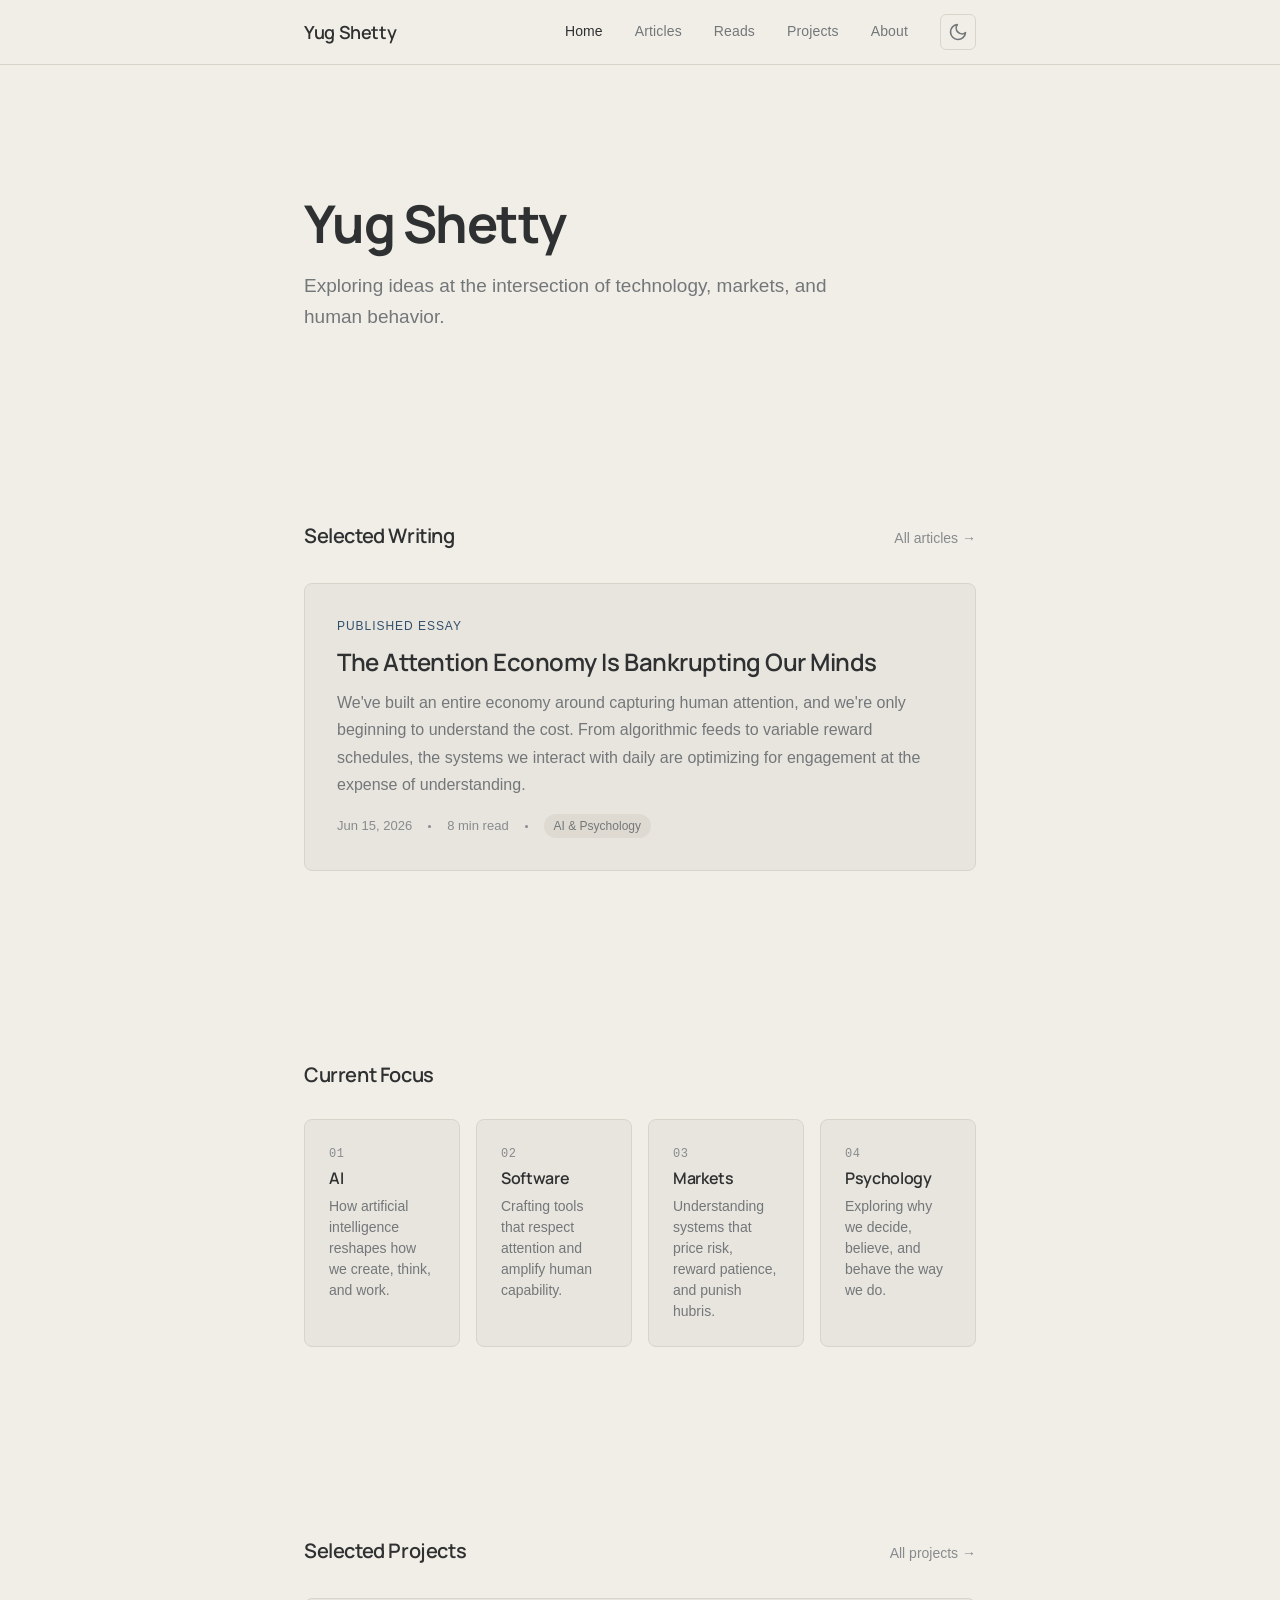
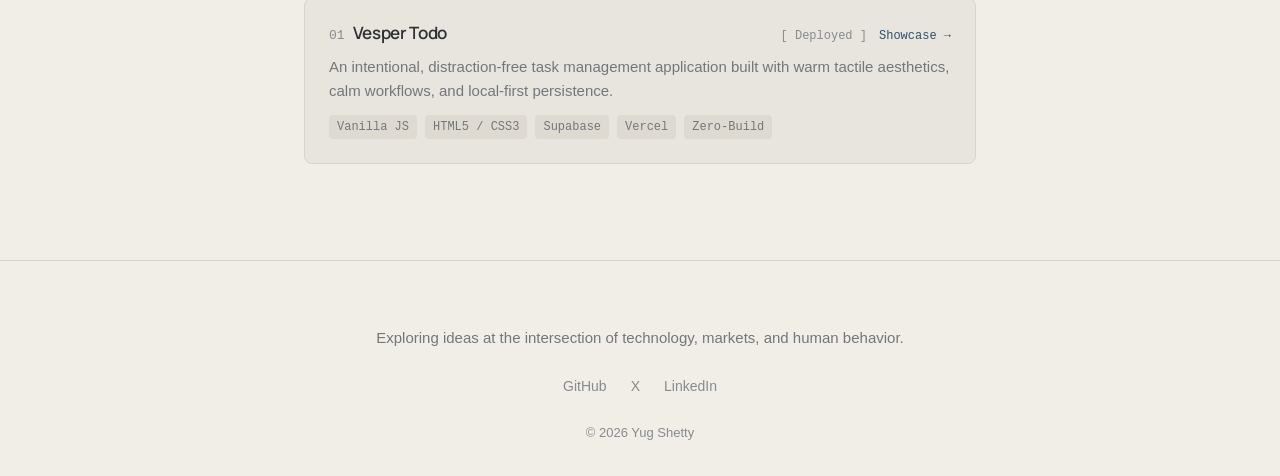
==== commit 763a39a8: "feat: feature Vesper Todo on homepage and remove placeholder projects" ====
--- a/index.html
+++ b/index.html
@@ -105,46 +105,20 @@
                         <div class="project-card-header">
                             <div class="project-card-title-group">
                                 <span class="project-card-index">01</span>
-                                <h3 class="project-card-title">Lucid</h3>
-                            </div>
-                            <span class="project-status">[ In Development ]</span>
-                        </div>
-                        <p class="project-card-desc">A distraction-free writing environment designed for deep thinking. No notifications, no formatting bars — just you and your words. Built with a custom markdown renderer.</p>
-                        <div class="project-tags">
-                            <span class="project-tag">JavaScript</span>
-                            <span class="project-tag">Web</span>
-                        </div>
-                    </div>
-                    <div class="project-card">
-                        <div class="project-card-header">
-                            <div class="project-card-title-group">
-                                <span class="project-card-index">02</span>
-                                <h3 class="project-card-title">Pulse</h3>
-                            </div>
-                            <span class="project-status">[ Experiment ]</span>
-                        </div>
-                        <p class="project-card-desc">Real-time market sentiment tracker that analyzes financial news and discussions through NLP to surface emerging narratives before they become consensus.</p>
-                        <div class="project-tags">
-                            <span class="project-tag">Python</span>
-                            <span class="project-tag">AI / NLP</span>
-                        </div>
-                    </div>
-                    <div class="project-card">
-                        <div class="project-card-header">
-                            <div class="project-card-title-group">
-                                <span class="project-card-index">03</span>
-                                <h3 class="project-card-title">dotfiles</h3>
+                                <h3 class="project-card-title"><a href="vesper.html">Vesper Todo</a></h3>
                             </div>
                             <div class="project-card-meta">
-                                <span class="project-status">[ Maintained ]</span>
-                                <a href="https://github.com/YugShettyDev" target="_blank" rel="noopener noreferrer" class="project-link-btn">GitHub ↗</a>
+                                <span class="project-status">[ Deployed ]</span>
+                                <a href="vesper.html" class="project-link-btn">Showcase →</a>
                             </div>
                         </div>
-                        <p class="project-card-desc">Curated Unix development environment: Neovim, tmux, zsh, and shell scripts configured for terminal-first efficiency.</p>
+                        <p class="project-card-desc">An intentional, distraction-free task management application built with warm tactile aesthetics, calm workflows, and local-first persistence.</p>
                         <div class="project-tags">
-                            <span class="project-tag">Shell</span>
-                            <span class="project-tag">Lua</span>
-                            <span class="project-tag">Config</span>
+                            <span class="project-tag">Vanilla JS</span>
+                            <span class="project-tag">HTML5 / CSS3</span>
+                            <span class="project-tag">Supabase</span>
+                            <span class="project-tag">Vercel</span>
+                            <span class="project-tag">Zero-Build</span>
                         </div>
                     </div>
                 </div>
--- a/css/style.css
+++ b/css/style.css
@@ -606,6 +606,14 @@
   margin-bottom: 0;
 }
 
+.project-card-title a {
+  color: var(--text-primary);
+  transition: color var(--transition-base);
+}
+.project-card-title a:hover {
+  color: var(--accent);
+}
+
 .project-card-meta {
   display: flex;
   align-items: center;
@@ -1204,4 +1212,701 @@
   height: 1px;
   background-color: var(--border);
   margin: var(--space-3xl) 0;
+}
+
+/* ========================================
+   VESPER PROJECT SHOWCASE (vesper.html)
+   Scoped Visual System & Tokens
+   ======================================== */
+
+.vesper-body {
+  /* Scoped Vesper Tokens — Light Mode (Warm Linen & Espresso) */
+  --v-bg-base: #FAF7F2;
+  --v-bg-surface: #FFFFFF;
+  --v-bg-card: rgba(255, 255, 255, 0.75);
+  --v-bg-card-hover: rgba(255, 255, 255, 0.95);
+  --v-border: rgba(214, 201, 187, 0.65);
+  --v-border-strong: rgba(184, 166, 146, 0.6);
+  --v-text-main: #2C2420;
+  --v-text-muted: #6B6057;
+  --v-text-faint: #998C82;
+  --v-amber: #D4882E;
+  --v-amber-glow: rgba(212, 136, 46, 0.15);
+  --v-amber-subtle: rgba(212, 136, 46, 0.09);
+  --v-terracotta: #C86D51;
+  --v-terracotta-subtle: rgba(200, 109, 81, 0.1);
+  --v-sage: #5E7D59;
+  --v-sage-subtle: rgba(94, 125, 89, 0.12);
+  --v-font-serif: "Fraunces", Georgia, serif;
+  --v-font-sans: "Outfit", "Satoshi", sans-serif;
+  --v-radius-sm: 8px;
+  --v-radius-md: 14px;
+  --v-radius-lg: 20px;
+  --v-radius-xl: 26px;
+  --v-shadow-sm: 0 2px 8px rgba(44, 36, 32, 0.04);
+  --v-shadow-md: 0 10px 30px rgba(44, 36, 32, 0.08);
+  --v-shadow-glow: 0 0 40px rgba(212, 136, 46, 0.12);
+  --v-preview-bg: rgba(250, 246, 239, 0.92);
+  --v-item-bg: rgba(255, 255, 255, 0.85);
+}
+
+[data-theme="dark"] .vesper-body {
+  /* Scoped Vesper Tokens — Dark Mode (Deep Espresso & Honey Amber Glow) */
+  --v-bg-base: #141211;
+  --v-bg-surface: #1E1A18;
+  --v-bg-card: rgba(30, 26, 24, 0.75);
+  --v-bg-card-hover: rgba(42, 36, 33, 0.9);
+  --v-border: rgba(245, 158, 11, 0.14);
+  --v-border-strong: rgba(245, 158, 11, 0.28);
+  --v-text-main: #F6EFE9;
+  --v-text-muted: #B8ACA3;
+  --v-text-faint: #7E736B;
+  --v-amber: #F59E0B;
+  --v-amber-glow: rgba(245, 158, 11, 0.2);
+  --v-amber-subtle: rgba(245, 158, 11, 0.12);
+  --v-terracotta: #DE7E60;
+  --v-terracotta-subtle: rgba(222, 126, 96, 0.15);
+  --v-sage: #8FA88B;
+  --v-sage-subtle: rgba(143, 168, 139, 0.15);
+  --v-shadow-sm: 0 2px 10px rgba(0, 0, 0, 0.3);
+  --v-shadow-md: 0 12px 36px rgba(0, 0, 0, 0.45);
+  --v-shadow-glow: 0 0 50px rgba(245, 158, 11, 0.18);
+  --v-preview-bg: rgba(22, 19, 18, 0.92);
+  --v-item-bg: rgba(33, 28, 26, 0.85);
+}
+
+.vesper-page {
+  position: relative;
+  overflow: hidden;
+  padding-bottom: var(--space-4xl);
+}
+
+.vesper-ambient-glow {
+  position: absolute;
+  top: 0;
+  left: 50%;
+  transform: translateX(-50%);
+  width: 100%;
+  max-width: 900px;
+  height: 550px;
+  background: radial-gradient(circle at 50% 12%, var(--v-amber-glow) 0%, rgba(200, 109, 81, 0.05) 45%, transparent 70%);
+  pointer-events: none;
+  z-index: 0;
+}
+
+.vesper-container {
+  position: relative;
+  z-index: 1;
+  max-width: 760px;
+}
+
+.vesper-back-link {
+  display: inline-flex;
+  align-items: center;
+  gap: var(--space-xs);
+  font-family: var(--v-font-sans);
+  font-size: 0.875rem;
+  font-weight: 500;
+  color: var(--text-tertiary);
+  margin-top: var(--space-xl);
+  margin-bottom: var(--space-xl);
+  transition: color var(--transition-base), transform var(--transition-base);
+}
+.vesper-back-link:hover {
+  color: var(--v-amber);
+  transform: translateX(-3px);
+}
+
+/* Vesper Hero */
+.vesper-hero {
+  margin-bottom: var(--space-4xl);
+}
+
+.vesper-badge-wrap {
+  display: flex;
+  align-items: center;
+  gap: var(--space-md);
+  margin-bottom: var(--space-lg);
+  flex-wrap: wrap;
+}
+
+.vesper-badge {
+  display: inline-flex;
+  align-items: center;
+  gap: 8px;
+  padding: 4px 12px;
+  background: var(--v-amber-subtle);
+  border: 1px solid var(--v-border);
+  border-radius: var(--radius-full);
+  font-family: var(--v-font-sans);
+  font-size: 0.8125rem;
+  font-weight: 500;
+  color: var(--v-amber);
+  letter-spacing: 0.02em;
+}
+
+.vesper-badge-dot {
+  width: 7px;
+  height: 7px;
+  border-radius: 50%;
+  background-color: var(--v-amber);
+  box-shadow: 0 0 8px var(--v-amber);
+  animation: vesperPulse 2.5s infinite ease-in-out;
+}
+
+@keyframes vesperPulse {
+  0%, 100% { opacity: 1; transform: scale(1); }
+  50% { opacity: 0.4; transform: scale(0.85); }
+}
+
+.vesper-badge-sub {
+  font-family: var(--font-mono);
+  font-size: 0.75rem;
+  color: var(--v-text-faint);
+}
+
+.vesper-title {
+  font-family: var(--v-font-serif);
+  font-size: 3rem;
+  font-weight: 700;
+  letter-spacing: -0.03em;
+  line-height: 1.1;
+  color: var(--v-text-main);
+  margin-bottom: var(--space-md);
+}
+
+.vesper-tagline {
+  font-family: var(--v-font-sans);
+  font-size: 1.25rem;
+  font-weight: 400;
+  line-height: 1.6;
+  color: var(--v-text-main);
+  margin-bottom: var(--space-base);
+  max-width: 680px;
+}
+
+.vesper-hero-statement {
+  font-family: var(--v-font-sans);
+  font-size: 1rem;
+  line-height: 1.7;
+  color: var(--v-text-muted);
+  margin-bottom: var(--space-2xl);
+  max-width: 640px;
+}
+
+.vesper-cta-group {
+  display: flex;
+  align-items: center;
+  gap: var(--space-base);
+  margin-bottom: var(--space-3xl);
+  flex-wrap: wrap;
+}
+
+.vesper-btn {
+  display: inline-flex;
+  align-items: center;
+  gap: 8px;
+  padding: 12px 22px;
+  border-radius: var(--v-radius-md);
+  font-family: var(--v-font-sans);
+  font-size: 0.9375rem;
+  font-weight: 600;
+  transition: all var(--transition-base);
+  text-decoration: none;
+}
+
+.vesper-btn-primary {
+  background: var(--v-amber);
+  color: #1A130B !important;
+  box-shadow: 0 4px 16px var(--v-amber-glow);
+}
+.vesper-btn-primary:hover {
+  background: #E5A044;
+  transform: translateY(-2px);
+  box-shadow: 0 6px 20px var(--v-shadow-glow);
+  color: #1A130B !important;
+}
+
+.vesper-btn-secondary {
+  background: var(--v-bg-card);
+  color: var(--v-text-main);
+  border: 1px solid var(--v-border);
+  backdrop-filter: blur(8px);
+  -webkit-backdrop-filter: blur(8px);
+}
+.vesper-btn-secondary:hover {
+  background: var(--v-bg-card-hover);
+  border-color: var(--v-border-strong);
+  transform: translateY(-2px);
+  color: var(--v-text-main);
+}
+
+/* Vesper Preview Frame / Card */
+.vesper-preview-card {
+  background: var(--v-preview-bg);
+  border: 1px solid var(--v-border);
+  border-radius: var(--v-radius-lg);
+  box-shadow: var(--v-shadow-md), var(--v-shadow-glow);
+  overflow: hidden;
+  backdrop-filter: blur(16px);
+  -webkit-backdrop-filter: blur(16px);
+  transition: border-color var(--transition-slow);
+}
+
+.vesper-preview-header {
+  display: flex;
+  align-items: center;
+  justify-content: space-between;
+  padding: var(--space-md) var(--space-lg);
+  background: rgba(0, 0, 0, 0.03);
+  border-bottom: 1px solid var(--v-border);
+}
+
+[data-theme="dark"] .vesper-preview-header {
+  background: rgba(255, 255, 255, 0.03);
+}
+
+.vesper-preview-dots {
+  display: flex;
+  gap: 6px;
+}
+.vesper-preview-dots span {
+  width: 10px;
+  height: 10px;
+  border-radius: 50%;
+  display: inline-block;
+}
+.dot-amber { background-color: var(--v-amber); opacity: 0.85; }
+.dot-terracotta { background-color: var(--v-terracotta); opacity: 0.85; }
+.dot-sage { background-color: var(--v-sage); opacity: 0.85; }
+
+.vesper-preview-title {
+  font-family: var(--v-font-serif);
+  font-size: 0.9375rem;
+  font-weight: 600;
+  color: var(--v-text-main);
+  display: flex;
+  align-items: center;
+  gap: 6px;
+}
+
+.vesper-logo-mark {
+  color: var(--v-amber);
+  font-size: 1.125rem;
+}
+
+.vesper-status-pill {
+  font-family: var(--font-mono);
+  font-size: 0.6875rem;
+  color: var(--v-sage);
+  background: var(--v-sage-subtle);
+  padding: 3px 8px;
+  border-radius: var(--radius-full);
+}
+
+.vesper-preview-content {
+  padding: var(--space-lg);
+  display: flex;
+  flex-direction: column;
+  gap: var(--space-md);
+}
+
+.vesper-task-item {
+  display: flex;
+  align-items: flex-start;
+  gap: var(--space-md);
+  padding: var(--space-md) var(--space-base);
+  background: var(--v-item-bg);
+  border: 1px solid var(--v-border);
+  border-radius: var(--v-radius-md);
+  transition: all var(--transition-base);
+}
+.vesper-task-item.active {
+  border-color: var(--v-amber);
+  box-shadow: 0 0 16px var(--v-amber-glow);
+}
+.vesper-task-item.completed {
+  opacity: 0.75;
+}
+
+.vesper-task-checkbox {
+  width: 18px;
+  height: 18px;
+  border-radius: 5px;
+  border: 1.5px solid var(--v-border-strong);
+  margin-top: 2px;
+  display: flex;
+  align-items: center;
+  justify-content: center;
+  flex-shrink: 0;
+}
+.vesper-task-checkbox.checked {
+  background: var(--v-sage);
+  border-color: var(--v-sage);
+  color: #FFFFFF;
+}
+
+.vesper-task-details {
+  flex: 1;
+  min-width: 0;
+}
+
+.vesper-task-text {
+  font-family: var(--v-font-sans);
+  font-size: 0.9375rem;
+  font-weight: 500;
+  color: var(--v-text-main);
+  display: block;
+  line-height: 1.4;
+  margin-bottom: 4px;
+}
+.completed .vesper-task-text {
+  text-decoration: line-through;
+  color: var(--v-text-faint);
+}
+
+.vesper-task-meta {
+  display: flex;
+  align-items: center;
+  gap: var(--space-sm);
+  flex-wrap: wrap;
+}
+
+.vesper-chip {
+  font-family: var(--v-font-sans);
+  font-size: 0.6875rem;
+  font-weight: 600;
+  padding: 2px 7px;
+  border-radius: var(--radius-sm);
+  letter-spacing: 0.02em;
+}
+.chip-amber { background: var(--v-amber-subtle); color: var(--v-amber); }
+.chip-terracotta { background: var(--v-terracotta-subtle); color: var(--v-terracotta); }
+.chip-sage { background: var(--v-sage-subtle); color: var(--v-sage); }
+
+.vesper-task-time {
+  font-family: var(--font-mono);
+  font-size: 0.75rem;
+  color: var(--v-text-faint);
+}
+
+.vesper-preview-footer {
+  padding: var(--space-sm) var(--space-lg);
+  background: rgba(0, 0, 0, 0.02);
+  border-top: 1px solid var(--v-border);
+  font-family: var(--font-mono);
+  font-size: 0.75rem;
+  color: var(--v-text-faint);
+  text-align: center;
+}
+.vesper-preview-footer kbd {
+  background: var(--v-bg-card);
+  border: 1px solid var(--v-border);
+  padding: 1px 5px;
+  border-radius: 4px;
+  color: var(--v-text-muted);
+}
+
+/* Sections in Vesper Showcase */
+.vesper-section {
+  margin-bottom: var(--space-4xl);
+}
+
+.vesper-section-header {
+  display: flex;
+  align-items: baseline;
+  gap: var(--space-sm);
+  margin-bottom: var(--space-xl);
+  border-bottom: 1px solid var(--v-border);
+  padding-bottom: var(--space-sm);
+}
+
+.vesper-section-num {
+  font-family: var(--font-mono);
+  font-size: 0.8125rem;
+  color: var(--v-amber);
+  font-weight: 600;
+}
+
+.vesper-section-heading {
+  font-family: var(--v-font-serif);
+  font-size: 1.75rem;
+  font-weight: 600;
+  color: var(--v-text-main);
+  letter-spacing: -0.02em;
+}
+
+.vesper-narrative {
+  font-family: var(--v-font-sans);
+  font-size: 1.0625rem;
+  line-height: 1.8;
+  color: var(--v-text-muted);
+}
+.vesper-narrative p {
+  margin-bottom: var(--space-lg);
+}
+.vesper-lead {
+  font-size: 1.1875rem;
+  color: var(--v-text-main);
+  font-weight: 400;
+  line-height: 1.7;
+}
+
+.vesper-narrative-lead {
+  font-family: var(--v-font-sans);
+  font-size: 1.0625rem;
+  line-height: 1.7;
+  color: var(--v-text-muted);
+  margin-bottom: var(--space-xl);
+}
+
+/* Feature Grid */
+.vesper-features-grid {
+  display: grid;
+  grid-template-columns: repeat(2, 1fr);
+  gap: var(--space-lg);
+}
+
+.vesper-feature-card {
+  padding: var(--space-xl);
+  background: var(--v-bg-card);
+  border: 1px solid var(--v-border);
+  border-radius: var(--v-radius-lg);
+  backdrop-filter: blur(8px);
+  -webkit-backdrop-filter: blur(8px);
+  transition: all var(--transition-base);
+}
+.vesper-feature-card:hover {
+  background: var(--v-bg-card-hover);
+  border-color: var(--v-border-strong);
+  transform: translateY(-3px);
+  box-shadow: var(--v-shadow-sm);
+}
+
+.vesper-feature-icon {
+  width: 44px;
+  height: 44px;
+  border-radius: var(--v-radius-md);
+  background: var(--v-amber-subtle);
+  color: var(--v-amber);
+  display: flex;
+  align-items: center;
+  justify-content: center;
+  margin-bottom: var(--space-base);
+}
+
+.vesper-feature-title {
+  font-family: var(--v-font-serif);
+  font-size: 1.1875rem;
+  font-weight: 600;
+  color: var(--v-text-main);
+  margin-bottom: var(--space-xs);
+  letter-spacing: -0.01em;
+}
+
+.vesper-feature-desc {
+  font-family: var(--v-font-sans);
+  font-size: 0.9375rem;
+  color: var(--v-text-muted);
+  line-height: 1.6;
+  margin-bottom: 0;
+}
+
+/* Palette & Design Tokens */
+.vesper-design-palette {
+  display: grid;
+  grid-template-columns: repeat(5, 1fr);
+  gap: var(--space-md);
+  margin-bottom: var(--space-2xl);
+}
+
+.vesper-palette-item {
+  background: var(--v-bg-card);
+  border: 1px solid var(--v-border);
+  border-radius: var(--v-radius-md);
+  padding: var(--space-md);
+  display: flex;
+  flex-direction: column;
+  gap: var(--space-sm);
+}
+
+.vesper-swatch {
+  height: 48px;
+  border-radius: var(--v-radius-sm);
+  border: 1px solid rgba(0, 0, 0, 0.08);
+}
+.swatch-espresso { background-color: #1F1B19; }
+.swatch-linen { background-color: #F5EFEB; }
+.swatch-amber { background-color: #E5983B; }
+.swatch-terracotta { background-color: #C86D51; }
+.swatch-sage { background-color: #6E8C6A; }
+
+.vesper-swatch-info {
+  display: flex;
+  flex-direction: column;
+}
+.swatch-name {
+  font-family: var(--v-font-sans);
+  font-size: 0.8125rem;
+  font-weight: 600;
+  color: var(--v-text-main);
+}
+.swatch-role {
+  font-family: var(--font-mono);
+  font-size: 0.6875rem;
+  color: var(--v-text-faint);
+}
+
+/* Typography Spec Card */
+.vesper-type-card {
+  padding: var(--space-xl);
+  background: var(--v-bg-card);
+  border: 1px solid var(--v-border);
+  border-radius: var(--v-radius-lg);
+  display: grid;
+  grid-template-columns: repeat(2, 1fr);
+  gap: var(--space-xl);
+}
+
+.type-label {
+  font-family: var(--font-mono);
+  font-size: 0.75rem;
+  color: var(--v-amber);
+  text-transform: uppercase;
+  letter-spacing: 0.06em;
+  display: block;
+  margin-bottom: var(--space-xs);
+}
+
+.type-sample-serif {
+  font-family: var(--v-font-serif);
+  font-size: 1.375rem;
+  font-weight: 600;
+  color: var(--v-text-main);
+  margin-bottom: var(--space-xs);
+  letter-spacing: -0.02em;
+}
+
+.type-sample-sans {
+  font-family: var(--v-font-sans);
+  font-size: 1.25rem;
+  font-weight: 600;
+  color: var(--v-text-main);
+  margin-bottom: var(--space-xs);
+}
+
+.type-desc {
+  font-family: var(--v-font-sans);
+  font-size: 0.875rem;
+  color: var(--v-text-muted);
+  line-height: 1.5;
+  margin-bottom: 0;
+}
+
+/* Built With Tech Grid */
+.vesper-tech-grid {
+  display: grid;
+  grid-template-columns: repeat(2, 1fr);
+  gap: var(--space-base);
+}
+
+.vesper-tech-pill {
+  padding: var(--space-lg);
+  background: var(--v-bg-card);
+  border: 1px solid var(--v-border);
+  border-radius: var(--v-radius-md);
+  display: flex;
+  flex-direction: column;
+  gap: 4px;
+}
+
+.tech-category {
+  font-family: var(--font-mono);
+  font-size: 0.75rem;
+  color: var(--v-amber);
+  text-transform: uppercase;
+  letter-spacing: 0.05em;
+}
+
+.tech-name {
+  font-family: var(--v-font-sans);
+  font-size: 1rem;
+  font-weight: 600;
+  color: var(--v-text-main);
+}
+
+/* CTA Bottom Section */
+.vesper-cta-section {
+  margin-top: var(--space-4xl);
+}
+
+.vesper-cta-card {
+  padding: var(--space-3xl) var(--space-2xl);
+  background: var(--v-bg-card);
+  border: 1px solid var(--v-border-strong);
+  border-radius: var(--v-radius-xl);
+  text-align: center;
+  box-shadow: var(--v-shadow-md), var(--v-shadow-glow);
+  position: relative;
+  overflow: hidden;
+}
+
+.vesper-cta-title {
+  font-family: var(--v-font-serif);
+  font-size: 2rem;
+  font-weight: 700;
+  color: var(--v-text-main);
+  letter-spacing: -0.02em;
+  margin-bottom: var(--space-sm);
+}
+
+.vesper-cta-desc {
+  font-family: var(--v-font-sans);
+  font-size: 1.0625rem;
+  color: var(--v-text-muted);
+  max-width: 500px;
+  margin: 0 auto var(--space-xl);
+  line-height: 1.6;
+}
+
+.vesper-cta-buttons {
+  display: flex;
+  justify-content: center;
+  gap: var(--space-base);
+  flex-wrap: wrap;
+}
+
+/* Responsive Styles for Vesper Showcase */
+@media (max-width: 639px) {
+  .vesper-title {
+    font-size: 2.25rem;
+  }
+  .vesper-tagline {
+    font-size: 1.0625rem;
+  }
+  .vesper-features-grid {
+    grid-template-columns: 1fr;
+    gap: var(--space-base);
+  }
+  .vesper-design-palette {
+    grid-template-columns: repeat(2, 1fr);
+  }
+  .vesper-type-card {
+    grid-template-columns: 1fr;
+    gap: var(--space-lg);
+  }
+  .vesper-tech-grid {
+    grid-template-columns: 1fr;
+  }
+  .vesper-cta-card {
+    padding: var(--space-2xl) var(--space-base);
+  }
+  .vesper-preview-header {
+    flex-direction: column;
+    align-items: flex-start;
+    gap: var(--space-xs);
+  }
+  .vesper-preview-actions {
+    align-self: flex-start;
+  }
 }
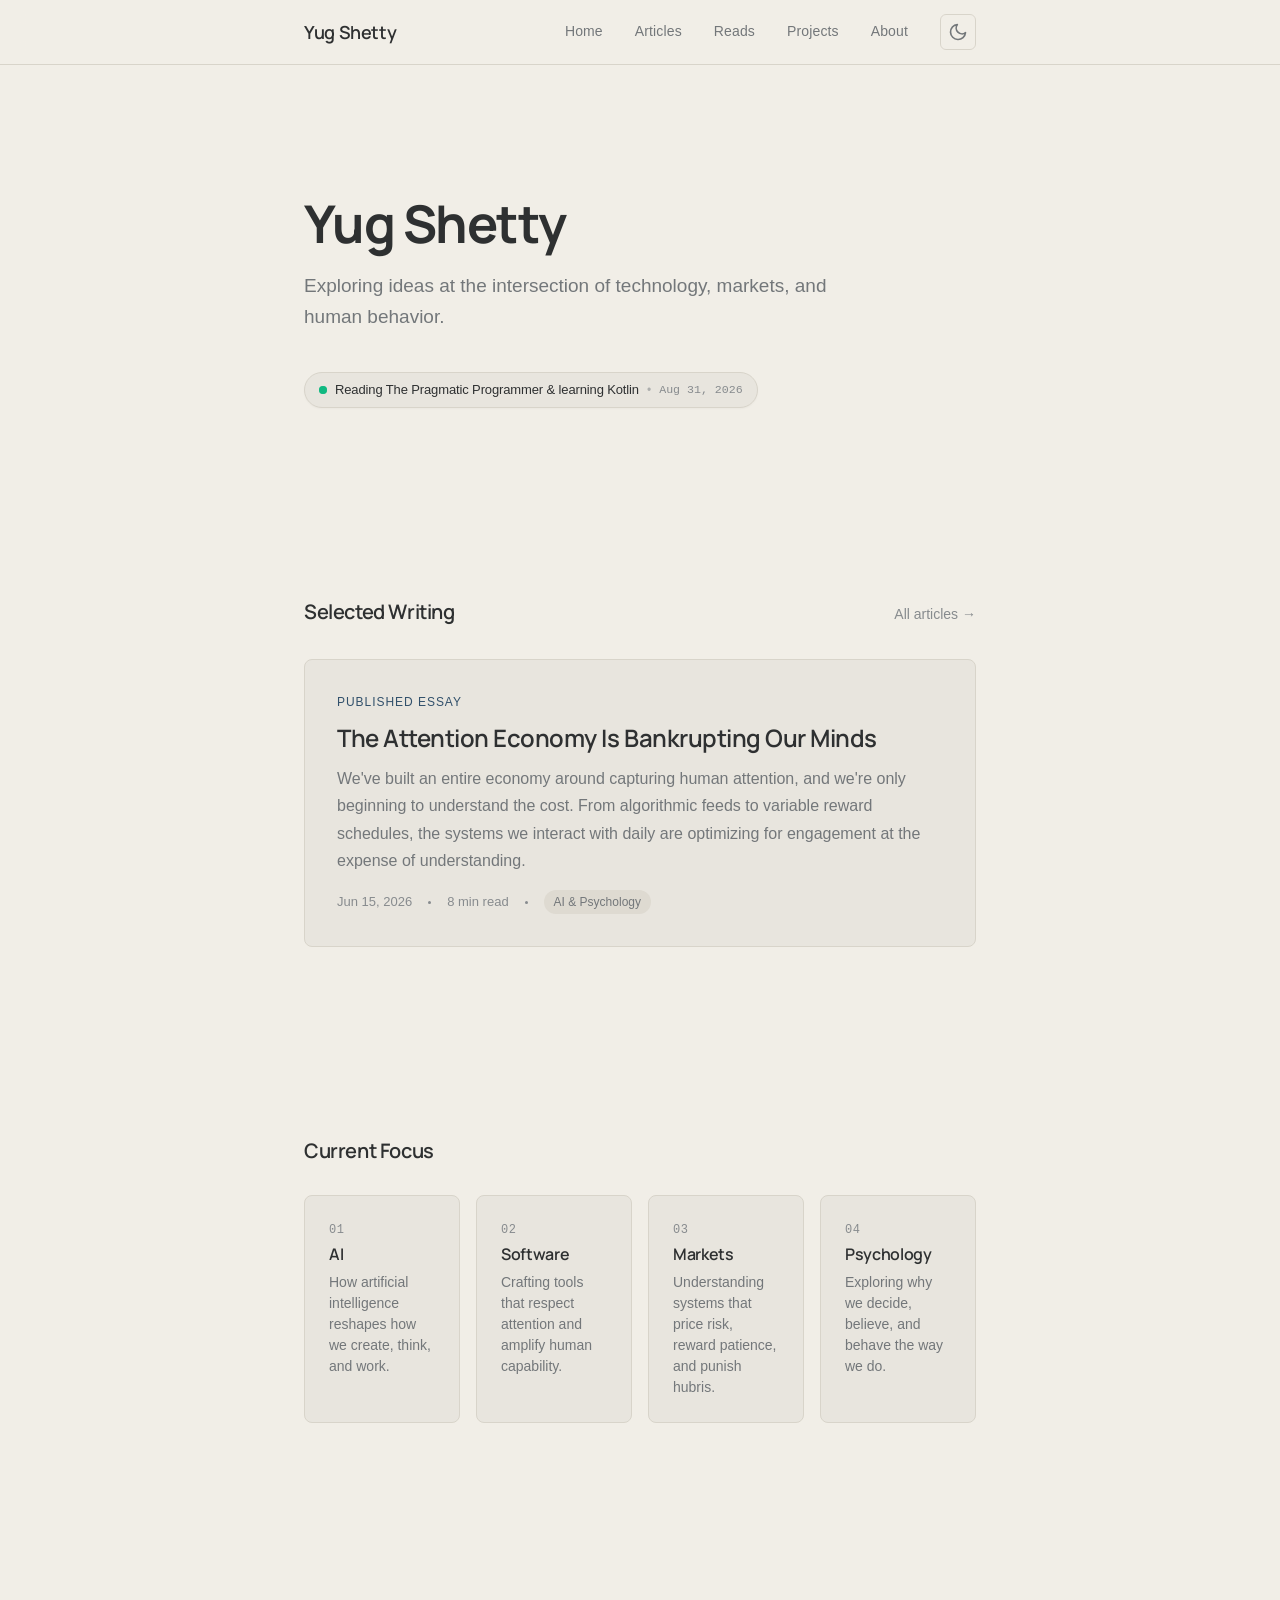
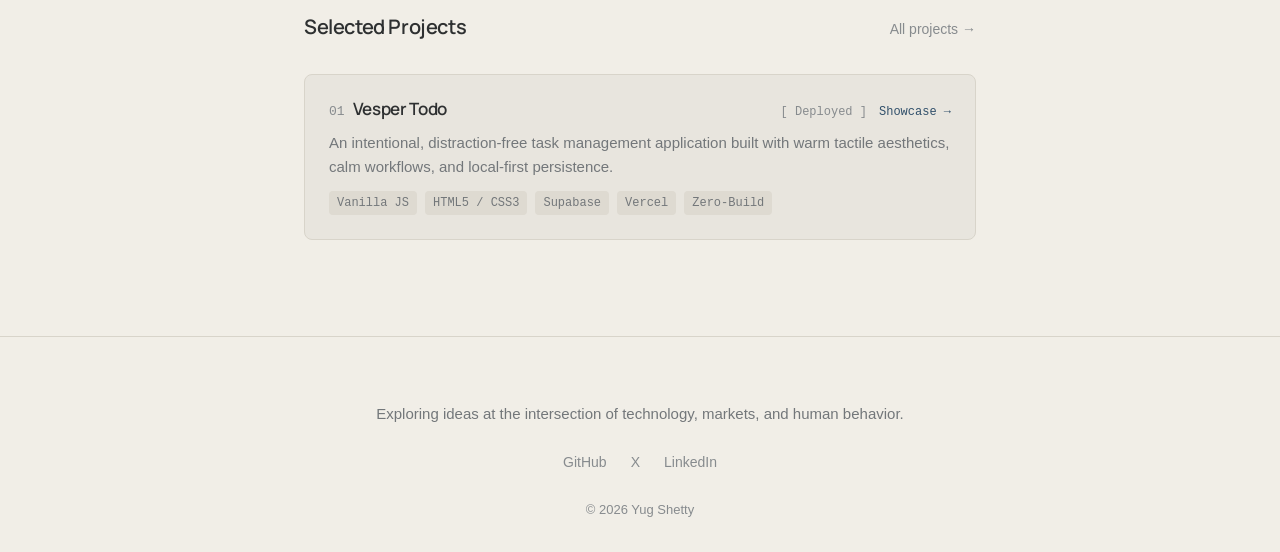
==== commit 01922fd2: "status: reading The Pragmatic Programmer & learning Kotlin" ====
--- a/index.html
+++ b/index.html
@@ -46,6 +46,15 @@
             <div class="container">
                 <h1 class="hero-title">Yug Shetty</h1>
                 <p class="hero-subtitle">Exploring ideas at the intersection of technology, markets, and human behavior.</p>
+                <div class="hero-status" id="hero-status">
+                    <span class="status-indicator" aria-hidden="true">
+                        <span class="status-dot"></span>
+                        <span class="status-pulse"></span>
+                    </span>
+                    <span class="status-text" id="status-text">Reading The Pragmatic Programmer &amp; learning Kotlin</span>
+                    <span class="status-divider">•</span>
+                    <span class="status-time" id="status-time">Aug 31, 2026</span>
+                </div>
             </div>
         </section>
 
--- a/css/style.css
+++ b/css/style.css
@@ -351,6 +351,105 @@
   color: var(--text-secondary);
   max-width: 540px;
   line-height: 1.6;
+}
+
+/* --- Live Status Indicator --- */
+.hero-status {
+  display: inline-flex;
+  align-items: center;
+  gap: var(--space-sm);
+  margin-top: var(--space-lg);
+  padding: 6px 14px;
+  background-color: var(--bg-secondary);
+  border: 1px solid var(--border);
+  border-radius: var(--radius-full);
+  font-size: 0.8125rem;
+  color: var(--text-primary);
+  transition: background-color var(--transition-base), border-color var(--transition-base);
+  box-shadow: 0 1px 2px rgba(0, 0, 0, 0.03);
+}
+
+.hero-status:hover {
+  border-color: var(--text-tertiary);
+}
+
+.status-indicator {
+  position: relative;
+  display: inline-flex;
+  align-items: center;
+  justify-content: center;
+  width: 8px;
+  height: 8px;
+  flex-shrink: 0;
+}
+
+.status-dot {
+  width: 8px;
+  height: 8px;
+  background-color: #10b981;
+  border-radius: var(--radius-full);
+  z-index: 2;
+}
+
+[data-theme="dark"] .status-dot {
+  background-color: #34d399;
+}
+
+.status-pulse {
+  position: absolute;
+  width: 100%;
+  height: 100%;
+  background-color: #10b981;
+  border-radius: var(--radius-full);
+  opacity: 0.6;
+  animation: status-ping 2s cubic-bezier(0, 0, 0.2, 1) infinite;
+}
+
+[data-theme="dark"] .status-pulse {
+  background-color: #34d399;
+}
+
+@keyframes status-ping {
+  75%, 100% {
+    transform: scale(2.2);
+    opacity: 0;
+  }
+}
+
+.status-text {
+  color: var(--text-primary);
+  font-weight: 400;
+  letter-spacing: -0.01em;
+}
+
+.status-divider {
+  color: var(--text-tertiary);
+  font-size: 0.75rem;
+  user-select: none;
+  opacity: 0.6;
+}
+
+.status-time {
+  font-family: var(--font-mono);
+  font-size: 0.725rem;
+  color: var(--text-tertiary);
+}
+
+@media (max-width: 600px) {
+  .hero-status {
+    flex-wrap: wrap;
+    border-radius: var(--radius-md);
+    padding: 8px 12px;
+    gap: 6px;
+  }
+  .status-divider {
+    display: none;
+  }
+  .status-time {
+    width: 100%;
+    padding-left: 14px;
+    font-size: 0.6875rem;
+  }
 }
 
 /* ========================================
